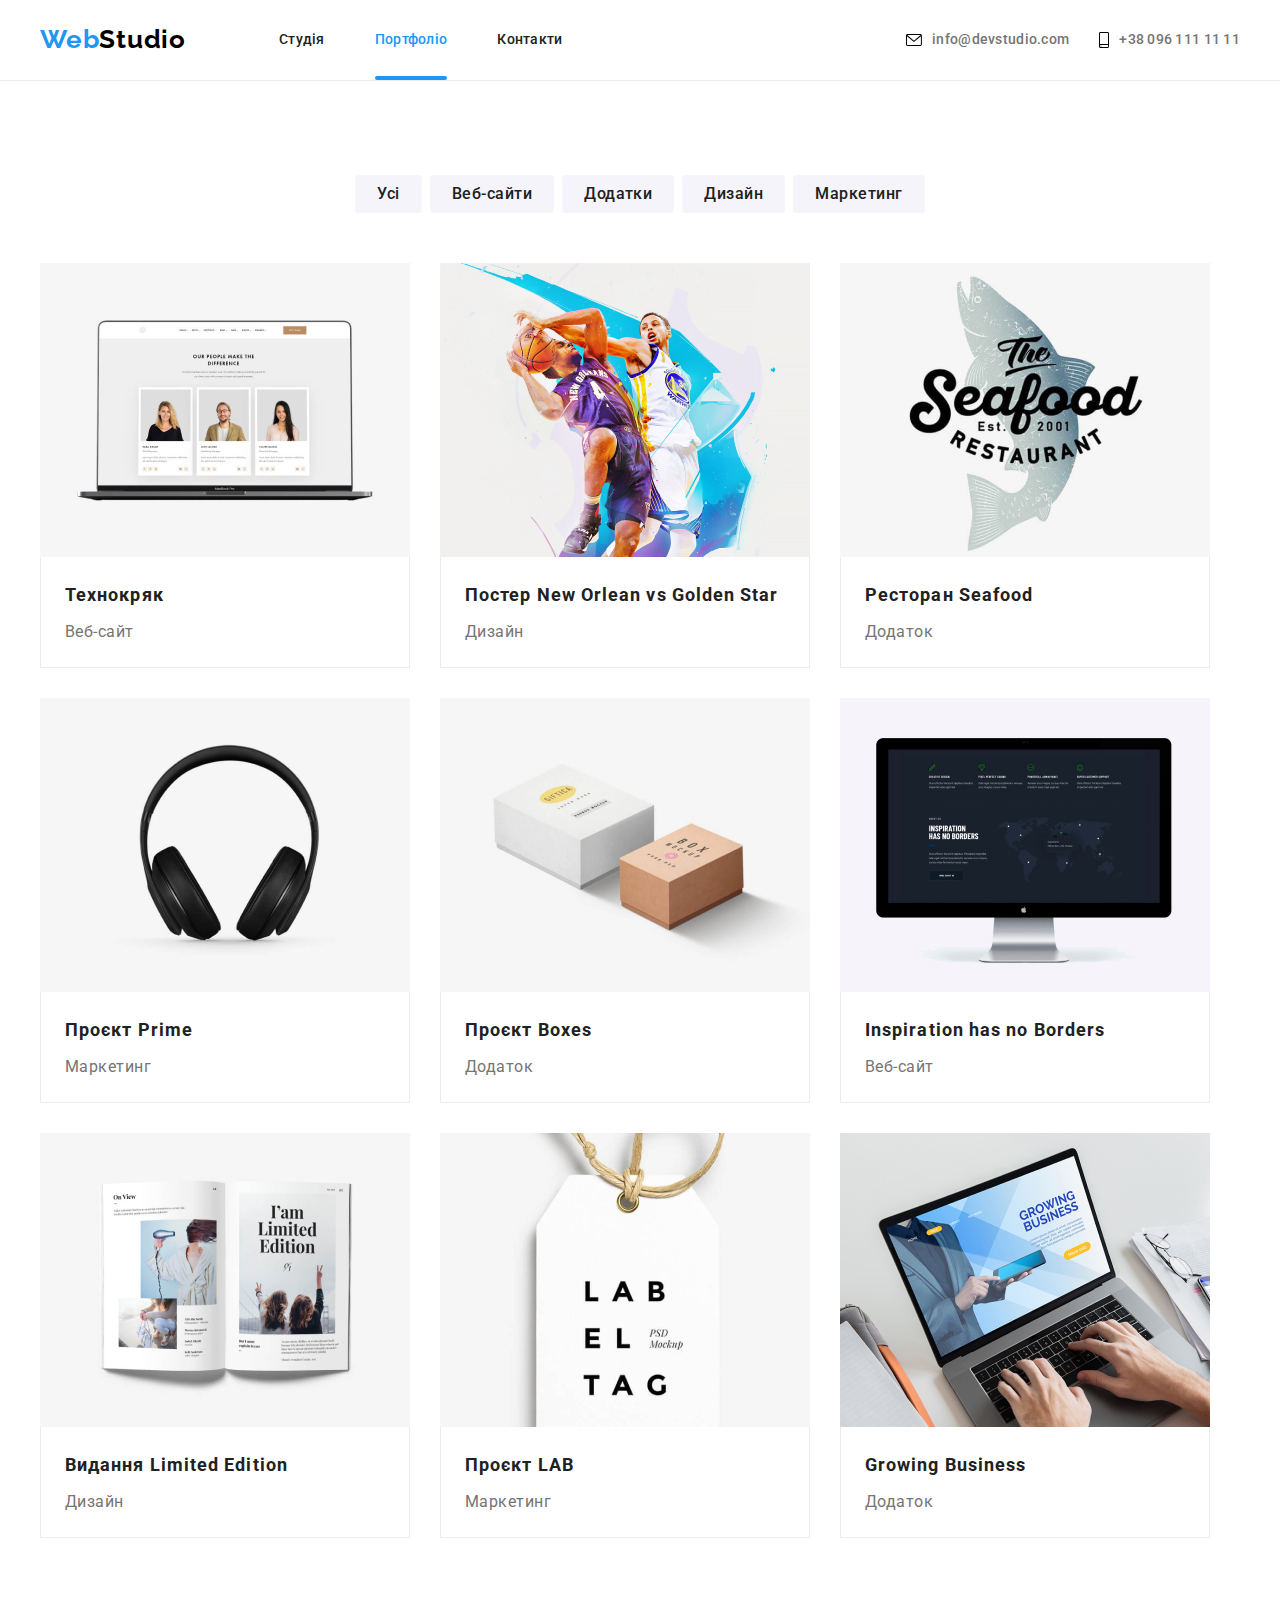
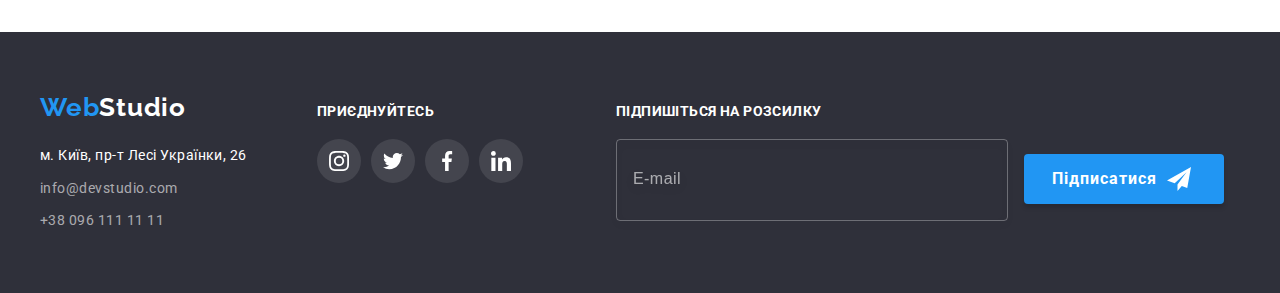
==== portfolio.html @ 7eeb6969 "Initial commit" ====
<!DOCTYPE html>
<html lang="Uk">
  <head>
    <meta charset="UTF-8" />
    <meta http-equiv="X-UA-Compatible" content="IE=edge" />
    <meta name="viewport" content="width=device-width, initial-scale=1.0" />
    <title>Портфоліо</title>
    <!-- Fonts -->
    <link rel="preconnect" href="https://fonts.googleapis.com" />
    <link rel="preconnect" href="https://fonts.gstatic.com" crossorigin />
    <link
      href="https://fonts.googleapis.com/css2?family=Raleway:wght@700&family=Roboto:wght@400;500;700;900&display=swap"
      rel="stylesheet"
    />
    <!-- Modern-normalize CSS -->
    <link
      rel="stylesheet"
      href="https://cdnjs.cloudflare.com/ajax/libs/modern-normalize/1.1.0/modern-normalize.min.css"
      integrity="sha512-wpPYUAdjBVSE4KJnH1VR1HeZfpl1ub8YT/NKx4PuQ5NmX2tKuGu6U/JRp5y+Y8XG2tV+wKQpNHVUX03MfMFn9Q=="
      crossorigin="anonymous"
      referrerpolicy="no-referrer"
    />
    <!-- My CSS -->
    <link rel="stylesheet" href="./css/styles.css" />
  </head>
  <body>
    <!--
      |============================
      | Верхня лінія сторінки
      |============================
    -->

    <header class="header section">
      <div class="container header-flex">
        <a href="./index.html" class="logo-web">Web<span class="logo-studio">Studio</span></a>
        <nav class="nav">
          <ul class="nav-list">
            <li class="item"><a href="./index.html">Студія</a></li>
            <li class="item"><a class="current" href="./portfolio.html">Портфоліо</a></li>
            <li class="item"><a href="">Контакти</a></li>
          </ul>
        </nav>
        <ul class="contacts">
          <li class="contacts-item">
            <a class="mail" href="mailto:info@devstudio.com">
              <svg class="envelope" width="16" height="12">
                <use href="./images/sprite-icons.svg#icon-envelope"></use>
              </svg>
              info@devstudio.com
            </a>
          </li>
          <li class="contacts-item">
            <a class="tel" href="tel:+380961111111">
              <svg class="smartphone" width="10" height="16">
                <use href="./images/sprite-icons.svg#icon-smartphone"></use>
              </svg>
              +38 096 111 11 11</a
            >
          </li>
        </ul>
      </div>
    </header>

    <!--
      |============================
      | Основний контент сторінки Портфоліо
      |============================
    -->

    <main>
      <section class="section-projects section">
        <h1 class="visually-hidden">Проєкти</h1>
        <div class="container">
          <!-- Фільтри сторінки Портфоліо -->

          <ul class="filters">
            <li class="item">
              <button type="button" class="button">Усі</button>
            </li>
            <li class="item">
              <button type="button" class="button">Веб-сайти</button>
            </li>
            <li class="item">
              <button type="button" class="button">Додатки</button>
            </li>
            <li class="item">
              <button type="button" class="button">Дизайн</button>
            </li>
            <li class="item">
              <button type="button" class="button">Маркетинг</button>
            </li>
          </ul>

          <!--
            |============================
            | Проєкти
            |============================
          -->
          <ul class="project-list">
            <li class="list-item">
              <a href="" class="project-link">
                <div class="project-thumb">
                  <img src="./images/project-1.jpg" alt="Веб-сайт" width="370" height="294" />
                  <p class="overlay">
                    Ресурс пропонує комплексні пропозиції з різним рівнем функціоналу та сервісів.
                    Все це дозволить відвідувачу отримати вичерпні відомості про компанію чи
                    приватну особу.
                  </p>
                </div>
                <div class="project-name">
                  <h2>Технокряк</h2>
                  <p>Веб-сайт</p>
                </div>
              </a>
            </li>

            <li class="list-item">
              <a href="" class="project-link">
                <div class="project-thumb">
                  <img src="./images/project-2.jpg" alt="Баскетболісти" width="370" height="294" />
                  <p class="overlay">
                    Ресурс пропонує комплексні пропозиції з різним рівнем функціоналу та сервісів.
                    Все це дозволить відвідувачу отримати вичерпні відомості про компанію чи
                    приватну особу.
                  </p>
                </div>
                <div class="project-name">
                  <h2>Постер <span lang="En">New Orlean vs Golden Star</span></h2>
                  <p>Дизайн</p>
                </div>
              </a>
            </li>
            <li class="list-item">
              <a href="" class="project-link">
                <div class="project-thumb">
                  <img
                    src="./images/project-3.jpg"
                    alt="Емблема ресторану"
                    width="370"
                    height="294"
                  />
                  <p class="overlay">
                    Ресурс пропонує комплексні пропозиції з різним рівнем функціоналу та сервісів.
                    Все це дозволить відвідувачу отримати вичерпні відомості про компанію чи
                    приватну особу.
                  </p>
                </div>
                <div class="project-name">
                  <h2>Ресторан <span lang="En">Seafood</span></h2>
                  <p>Додаток</p>
                </div>
              </a>
            </li>

            <li class="list-item">
              <a href="" class="project-link"
                ><div class="project-thumb">
                  <img src="./images/project-4.jpg" alt="Навушники" width="370" height="294" />
                  <p class="overlay">
                    Ресурс пропонує комплексні пропозиції з різним рівнем функціоналу та сервісів.
                    Все це дозволить відвідувачу отримати вичерпні відомості про компанію чи
                    приватну особу.
                  </p>
                </div>
                <div class="project-name">
                  <h2>Проєкт <span lang="En">Prime</span></h2>
                  <p>Маркетинг</p>
                </div></a
              >
            </li>

            <li class="list-item">
              <a href="" class="project-link"
                ><div class="project-thumb">
                  <img src="./images/project-5.jpg" alt="Дві коробки" width="370" height="294" />
                  <p class="overlay">
                    Ресурс пропонує комплексні пропозиції з різним рівнем функціоналу та сервісів.
                    Все це дозволить відвідувачу отримати вичерпні відомості про компанію чи
                    приватну особу.
                  </p>
                </div>
                <div class="project-name">
                  <h2>Проєкт <span lang="En">Boxes</span></h2>
                  <p>Додаток</p>
                </div></a
              >
            </li>

            <li class="list-item">
              <a href="" class="project-link"
                ><div class="project-thumb">
                  <img src="./images/project-6.jpg" alt="Монітор" width="370" height="294" />
                  <p class="overlay">
                    Ресурс пропонує комплексні пропозиції з різним рівнем функціоналу та сервісів.
                    Все це дозволить відвідувачу отримати вичерпні відомості про компанію чи
                    приватну особу.
                  </p>
                </div>
                <div class="project-name">
                  <h2><span lang="En">Inspiration has no Borders</span></h2>
                  <p>Веб-сайт</p>
                </div></a
              >
            </li>

            <li class="list-item">
              <a href="" class="project-link"
                ><div class="project-thumb">
                  <img
                    src="./images/project-7.jpg"
                    alt="Розгорнута книга"
                    width="370"
                    height="294"
                  />
                  <p class="overlay">
                    Ресурс пропонує комплексні пропозиції з різним рівнем функціоналу та сервісів.
                    Все це дозволить відвідувачу отримати вичерпні відомості про компанію чи
                    приватну особу.
                  </p>
                </div>
                <div class="project-name">
                  <h2>Видання <span lang="En">Limited Edition</span></h2>
                  <p>Дизайн</p>
                </div></a
              >
            </li>

            <li class="list-item">
              <a href="" class="project-link"
                ><div class="project-thumb">
                  <img src="./images/project-8.jpg" alt="Бірка" width="370" height="294" />
                  <p class="overlay">
                    Ресурс пропонує комплексні пропозиції з різним рівнем функціоналу та сервісів.
                    Все це дозволить відвідувачу отримати вичерпні відомості про компанію чи
                    приватну особу.
                  </p>
                </div>
                <div class="project-name">
                  <h2>Проєкт <span lang="En">LAB</span></h2>
                  <p>Маркетинг</p>
                </div></a
              >
            </li>

            <li class="list-item">
              <a href="" class="project-link">
                <div class="project-thumb">
                  <img
                    src="./images/project-9.jpg"
                    alt="Чоловік працює за ноутбуком"
                    width="370"
                    height="294"
                  />
                  <p class="overlay">
                    Ресурс пропонує комплексні пропозиції з різним рівнем функціоналу та сервісів.
                    Все це дозволить відвідувачу отримати вичерпні відомості про компанію чи
                    приватну особу.
                  </p>
                </div>
                <div class="project-name">
                  <h2><span lang="En">Growing Business</span></h2>
                  <p>Додаток</p>
                </div></a
              >
            </li>
          </ul>
        </div>
      </section>
    </main>

    <!--
      |============================
      | Підвал сторінки
      |============================
    -->

    <footer class="footer">
      <div class="container footer-flex">
        <div>
          <a href="./index.html" class="logo-web">Web<span class="logo-studio">Studio</span></a>
          <address class="footer-address">
            <ul class="address-list">
              <li class="address-item">
                <a
                  class="address"
                  href="https://goo.gl/maps/hQi6V8cCwgHhLjm26"
                  target="_blank"
                  rel="nofollow noopener noreffer"
                  >м. Київ, пр-т Лесі Українки, 26</a
                >
              </li>
              <li class="address-item">
                <a href="mailto:info@devstudio.com">info@devstudio.com</a>
              </li>
              <li class="address-item"><a href="tel:+380961111111">+38 096 111 11 11</a></li>
            </ul>
          </address>
        </div>
        <div class="social">
          <p class="social-title">Приєднуйтесь</p>
          <ul class="list">
            <li class="item">
              <a
                href="https://www.instagram.com/"
                class="link"
                target="_blank"
                rel="nofollow noopener noreffer"
              >
                <svg class="social-icons" width="20" height="20">
                  <use href="./images/sprite-icons.svg#icon-instagram"></use>
                </svg>
              </a>
            </li>
            <li class="item">
              <a
                href="https://twitter.com/?lang=uk"
                class="link"
                target="_blank"
                rel="nofollow noopener noreffer"
                ><svg class="social-icons" width="20" height="20">
                  <use href="./images/sprite-icons.svg#icon-twitter"></use>
                </svg>
              </a>
            </li>
            <li class="item">
              <a
                href="https://www.facebook.com/"
                class="link"
                target="_blank"
                rel="nofollow noopener noreffer"
                ><svg class="social-icons" width="20" height="20">
                  <use href="./images/sprite-icons.svg#icon-facebook"></use>
                </svg>
              </a>
            </li>
            <li class="item">
              <a
                href="https://www.linkedin.com/"
                class="link"
                target="_blank"
                rel="nofollow noopener noreffer"
                ><svg class="social-icons" width="20" height="20">
                  <use href="./images/sprite-icons.svg#icon-linkedin"></use>
                </svg>
              </a>
            </li>
          </ul>
        </div>
        <form class="subscription" action="subscription">
          <p class="social-title">Підпишіться на розсилку</p>
          <label>
            <input class="email" name="email" type="email" placeholder="E-mail" />
          </label>
          <button class="button" type="submit">
            Підписатися
            <svg class="send" width="24" height="24">
              <use href="./images/sprite-icons.svg#send"></use>
            </svg>
          </button>
        </form>
      </div>
    </footer>
  </body>
</html>
---- css/styles.css ----
:root {
  /* Головна палітра кольорів */
  --primary-text-color: #757575;
  --title-text-color: #212121;
  --accent-color: #2196f3;
  --white-text-color: #ffffff;
  --social-primary-color: #afb1b8;
  --footer-mail-color: rgba(255, 255, 255, 0.6);
  --modal-border-color: rgba(33, 33, 33, 0.2);
  /* CSS-змінні фонові кольори */
  --secondary-bg-color: #f5f4fa;
  --footer-bg-color: #2f303a;
  --accent-bg-color: #2196f3;
  --white-bg-color: #ffffff;
  --social-bg-color: rgba(255, 255, 255, 0.1);
  /* FLEX-змінні */
  --project-list-gap: 30px;
  --section-padding-gap: 94px;
  /* Тіні карток та кнопок */
  --shadow-portfolio: 0px 4px 4px rgba(0, 0, 0, 0.25);
  --shadow-studio: 0px 1px 3px rgba(0, 0, 0, 0.12), 0px 1px 1px rgba(0, 0, 0, 0.14),
    0px 2px 1px rgba(0, 0, 0, 0.2);
  /* OTHER */
  --cubic-bezier: cubic-bezier(0.4, 0, 0.2, 1);
}

body {
  color: var(--primary-text-color);
  font-family: Roboto, Raleway, Montserrat, sans-serif;
  letter-spacing: 0.03em;

  margin: 0;
}

/**
  |============================
  | RESET
  |============================
*/

/* скидання деяких налаштувань списків та посилань */
ul,
ol {
  list-style: none;
}
a {
  text-decoration: none;
  color: currentColor;
}
/* скидаємо MARGIN де це потрібно */
ul,
p,
h1,
h2,
h3 {
  margin: 0;
  padding: 0;
}
/* Для картинок прибираємо нижній просвіт */
img {
  display: block;
  max-width: 100%;
  height: auto;
}

/**
  |============================
  | КОНТЕЙНЕР
  |============================
*/

.container {
  width: 1200px;
  margin: 0 auto;
  padding: 0 15px;
}

/**
  |============================
  | Верхня лінія сторінки Студія
  |============================
*/
.logo-web {
  color: #2196f3;
  text-decoration: none;

  font-family: 'Raleway';
  font-weight: 700;
  font-size: 26px;
  line-height: 1.2;
  letter-spacing: 0.03em;
}

.header .logo-web {
  padding-top: 24px;
  padding-bottom: 25px;

  display: inline-block;
}

.logo-studio {
  color: #000000;
}
.header {
  border-bottom: 1px solid #ececec;

  background-color: var(--white-bg-color);

  font-weight: 500;
  font-size: 14px;
  line-height: 1.14;
  letter-spacing: 0.02em;
}

.nav a.current {
  color: var(--accent-color);
}

.nav a {
  padding-top: 32px;
  padding-bottom: 32px;

  color: var(--title-text-color);

  transition: color 250ms var(--cubic-bezier);
}
.nav a:hover,
.nav a:focus {
  color: var(--accent-color);
}

.contacts a {
  padding-top: 32px;
  padding-bottom: 32px;

  color: var(--primary-text-color);

  transition: color 250ms var(--cubic-bezier), fill 250ms var(--cubic-bezier);
}
.contacts a:hover,
.contacts a:focus {
  color: var(--accent-color);
  fill: var(--accent-color);
}

.envelope,
.smartphone {
  margin-right: 10px;
}

/* ФЛЕКС ХЕДЕРУ */

.header-flex {
  display: flex;
  align-items: center;
}

.nav {
  margin-left: 93px;
}

.nav-list {
  display: flex;
}
/**
  |============================
*/
.nav-list .item {
  position: relative;

  padding-top: 32px;
  padding-bottom: 32px;
}
/**
  |============================
*/
.nav-list .item:not(:last-child) {
  margin-right: 50px;
}

.header .contacts {
  display: flex;
  margin-left: auto;
}
.header .contacts-item:not(:last-child) {
  margin-right: 30px;
}

.header .mail,
.header .tel {
  display: flex;
  align-items: center;
}

/* Позиціонуємо підкреслення поточної сторінки */

.nav a.current::after {
  position: absolute;
  bottom: 0;
  left: 0;

  content: '';
  display: block;
  width: 100%;
  height: 4px;
  border-radius: 2px;

  background-color: var(--accent-bg-color);
}

/**
  |============================
  | Герой сторінка Студія
  |============================
*/

.hero {
  padding-top: 200px;
  padding-bottom: 200px;
  margin-left: auto;
  margin-right: auto;

  max-width: 1600px;
  min-height: 600px;
  background-color: #2f303a;
  text-align: center;

  background-image: linear-gradient(to right, rgba(47, 48, 58, 0.4), rgba(47, 48, 58, 0.4)),
    url(../images/bg-images/hero-bg.jpg);
  background-size: cover;
  background-position: center;
}

.hero-title {
  width: 696px;
  margin-left: auto;
  margin-right: auto;
  margin-bottom: 30px;

  color: var(--white-text-color);

  font-weight: 900;
  font-size: 44px;
  line-height: 1.36;
  letter-spacing: 0.06em;
  text-transform: uppercase;
  text-shadow: 0px 4px 4px rgba(0, 0, 0, 0.25);
}

.hero .button {
  color: var(--white-text-color);
  background-color: var(--accent-bg-color);
  cursor: pointer;

  display: inline-block;
  padding: 10px 32px;
  border-radius: 4px;
  box-shadow: 0px 4px 4px rgba(0, 0, 0, 0.15);
  min-width: 216px;
  min-height: 50px;
  border: none;

  font-family: inherit;
  font-weight: 700;
  font-size: 16px;
  line-height: 1.88;
  letter-spacing: 0.06em;
}

/**
  |============================
  | Студія-Особливості
  |============================
*/

.section-features {
  margin-top: 0;
  padding-top: var(--section-padding-gap);
  padding-bottom: var(--section-padding-gap);
}

.section-features .subtitle {
  margin-bottom: 10px;

  color: var(--title-text-color);

  font-size: 14px;
  line-height: 1.14;
  text-transform: uppercase;
}

.section-features p {
  margin-top: 0px;
  margin-bottom: 0px;

  font-size: 14px;
  line-height: 1.71;
}

.feature-box {
  display: inline-flex;
  justify-content: center;
  align-items: center;

  width: 270px;
  height: 120px;
  margin-bottom: 30px;

  background-color: var(--secondary-bg-color);
}

/* FLEX Особливості */

.feature-list {
  display: flex;
}

.feature-list .item {
  width: calc((100%-90px) / 4);
}

.feature-list .item:not(:last-child) {
  margin-right: 30px;
}

/**
  |============================
  | "Чим ми займаємося" AND "Наша команда"
  |============================
*/

.section-work h2,
.section-team h2,
.section-clients h2 {
  margin-bottom: 50px;

  color: var(--title-text-color);

  font-size: 36px;
  line-height: 1.17;
  text-align: center;
}

.section-work {
  /* padding-top: var(--section-padding-gap); */
  padding-bottom: var(--section-padding-gap);
}

.work-thumb {
  position: relative;

  width: 370px;
}

.work-thumb p {
  position: absolute;
  left: 0;
  bottom: 0;

  display: block;
  width: 100%;
  min-height: 70px;
  padding-top: 27px;
  padding-bottom: 27px;

  font-weight: 700;
  font-size: 14px;
  line-height: calc(16 / 14);
  text-align: center;
  letter-spacing: 0.03em;
  text-transform: uppercase;

  background-color: rgba(47, 48, 58, 0.8);

  color: var(--white-text-color);
}

.section-team {
  padding-top: var(--section-padding-gap);
  padding-bottom: var(--section-padding-gap);

  background-color: var(--secondary-bg-color);
}

.team-name {
  padding-top: 30px;
  padding-bottom: 30px;
}

.section-team h3 {
  color: var(--title-text-color);

  margin-bottom: 10px;
  font-weight: 500;
  font-size: 16px;
  line-height: 1.19;
  text-align: center;
}

.section-team p {
  margin-bottom: 16px;

  font-size: 16px;
  line-height: 1.19;
  text-align: center;
}

.team-list .item {
  box-shadow: var(--shadow-studio);
  border-radius: 0px 0px 4px 4px;
  background-color: var(--white-bg-color);
}

/* Абсолютне позиціонування img work  */

/* TEAM SOCIAL */

.section-team .social-list {
  display: flex;
  justify-content: center;
  gap: 10px;
}

.section-team .social-link {
  display: flex;
  justify-content: center;
  align-items: center;

  width: 44px;
  height: 44px;

  border-radius: 50%;

  color: var(--social-primary-color);
  fill: currentColor;

  transition: background-color 250ms var(--cubic-bezier), fill 250ms var(--cubic-bezier),
    transform 250ms var(--cubic-bezier);
}

.section-team .social-link:hover,
.section-team .social-link:focus {
  background-color: var(--accent-bg-color);
  fill: var(--white-text-color);
  transform: rotate(360deg);
  cursor: pointer;
}

/* FLEX Чим займаємося та команда */

.section-work .work-list,
.section-team .team-list {
  display: flex;
}
.work-list .item:not(:last-child) {
  margin-right: 30px;
}
.team-list .item:not(:last-child) {
  margin-right: 30px;
}

/**
  |============================
  | СЕКЦІЯ КЛІЄНТИ
  |============================
*/

.section-clients {
  padding-top: var(--section-padding-gap);
  padding-bottom: var(--section-padding-gap);
}

.section-clients .list {
  display: flex;
  justify-content: center;
}
.section-clients .item:not(:last-child) {
  margin-right: 30px;
}

.section-clients .link {
  display: inline-flex;
  justify-content: center;
  align-items: center;

  width: 170px;
  height: 92px;
  border: 1px solid #afb1b8;
  border-radius: 4px;

  color: var(--social-primary-color);
  fill: currentColor;

  transition: color 250ms var(--cubic-bezier), fill 250ms var(--cubic-bezier),
    border-color 250ms var(--cubic-bezier), transform 250ms var(--cubic-bezier);
}

.section-clients .link:hover,
.section-clients .link:focus {
  color: var(--accent-color);
  fill: var(--accent-color);
  border-color: var(--accent-color);
  transform: scale(1.15);
}

/**
  |============================
  | Підвал сторінки
  |============================
*/

.footer {
  padding-top: 60px;
  padding-bottom: 60px;

  background-color: var(--footer-bg-color);
}

.footer .logo-web {
  display: inline-block;
  margin-bottom: 20px;
}

footer .logo-studio {
  color: #ffffff;
}

.footer .address {
  color: var(--white-text-color);
}

.footer-address a {
  color: rgba(255, 255, 255, 0.6);
  font-style: normal;
  font-size: 14px;
  line-height: 1.71;

  transition: color 250ms var(--cubic-bezier);
}

.footer-address a:hover,
.footer-address a:focus {
  color: var(--accent-color);
}

.footer .address-item:not(:last-child) {
  margin-bottom: 9px;
}

/* FOOTER SOCIAL */

.footer-flex {
  display: flex;
  align-items: baseline;
}

.social {
  margin-left: 70px;
}

.footer .social-title {
  margin-bottom: 20px;

  font-weight: 700;
  font-size: 14px;
  line-height: calc(16px / 14px);
  letter-spacing: 0.03em;
  text-transform: uppercase;

  color: var(--white-text-color);
}

.social .list {
  display: flex;
}

.social .item:not(:last-child) {
  margin-right: 10px;
}

/* Add icons socials */

.footer .social-icons {
  fill: var(--white-text-color);
}

.social .link {
  display: inline-flex;
  justify-content: center;
  align-items: center;

  width: 44px;
  height: 44px;
  background-color: var(--social-bg-color);

  border-radius: 50%;

  transition: background-color 250ms var(--cubic-bezier), transform 250ms var(--cubic-bezier);
}

.social .link:hover,
.social .link:focus {
  background-color: var(--accent-bg-color);
  cursor: pointer;
  transform: rotate(360deg);
}

/* Footer SUBSCRIPTION */

.subscription {
  margin-left: 93px;
}

.footer input::placeholder {
  font-size: 16px;
  line-height: 1.25;
  letter-spacing: 0.03em;

  /* padding: 15px 16px; */

  color: var(--footer-mail-color);
}

.footer .email {
  margin-right: 12px;
  padding: 15px 16px;

  font-size: 12px;
  line-height: calc(14 / 12);
  letter-spacing: 0.01em;
  color: var(--footer-mail-color);

  width: 358px;
  height: 50px;
  border: 1px solid rgba(255, 255, 255, 0.3);
  border-radius: 4px;
  filter: drop-shadow(0px 4px 4px rgba(0, 0, 0, 0.15));

  background-color: transparent;
}

.footer .button {
  min-width: 200px;
  min-height: 50px;

  color: var(--white-text-color);
  background-color: var(--accent-bg-color);
  cursor: pointer;

  display: inline-flex;
  align-items: center;

  padding: 10px 28px;
  border-radius: 4px;
  box-shadow: 0px 4px 4px rgba(0, 0, 0, 0.15);

  border: none;

  font-family: inherit;
  font-weight: 700;
  font-size: 16px;
  line-height: calc(30 / 16);
  letter-spacing: 0.06em;
}

.footer .button > .send {
  fill: currentColor;
  margin-left: 10px;
}

/**
  |============================
  | Main content of a page Portfolio
  |============================
*/

.filters .button {
  display: inline-block;
  padding: 6px 22px;
  border-radius: 4px;

  min-height: 38px;
  border: none;

  color: var(--title-text-color);
  background-color: var(--secondary-bg-color);

  cursor: pointer;

  font-family: inherit;
  font-weight: 500;
  font-size: 16px;
  line-height: 1.62;
  letter-spacing: inherit;

  transition: color 250ms var(--cubic-bezier), background-color 250ms var(--cubic-bezier),
    box-shadow 250ms var(--cubic-bezier);
}

.filters .button:hover,
.filters .button:focus {
  color: var(--white-text-color);
  background-color: var(--accent-bg-color);
  box-shadow: var(--shadow-portfolio);
}

.section-projects {
  padding-top: var(--section-padding-gap);
  padding-bottom: var(--section-padding-gap);
}

.section-projects .filters {
  margin-bottom: 50px;
}

.project-list > .list-item {
  width: 370px;
}

.section-projects h2 {
  width: 322px;
  min-height: 36px;

  color: var(--title-text-color);

  font-size: 18px;
  line-height: 2;
  letter-spacing: 0.06em;
}

.section-projects p {
  width: 322px;
  min-height: 30px;

  margin-top: 4px;

  font-size: 16px;
  line-height: 1.88;
}

.project-name {
  padding: 20px 24px;

  border-left: 1px solid #ececec;
  border-right: 1px solid #ececec;
  border-bottom: 1px solid #ececec;
}

/* FLEX FILTERS */

.filters {
  display: flex;
  justify-content: center;
}
.filters .item:not(:last-child) {
  margin-right: 8px;
}

/* FLEX PROJECTS */

.project-list {
  display: flex;
  flex-wrap: wrap;
  gap: var(--project-list-gap);
}

/* Оверлей карточок Проєктів */

.project-thumb {
  position: relative;

  width: 370px;
  height: 294px;

  overflow: hidden;
}

.project-thumb .overlay {
  position: absolute;
  top: 0;
  left: 0;

  display: block;
  width: 100%;
  height: 100%;
  padding: 63px 24px;
  margin: 0;

  font-weight: 400;
  font-size: 18px;
  line-height: calc(28 / 18);
  letter-spacing: 0.03em;

  color: var(--white-text-color);
  background-color: rgba(33, 150, 243, 0.9);

  transform: translatey(100%);
  transition: transform 250ms var(--cubic-bezier);
}

.project-list .project-link {
  display: block;
  transition: box-shadow 250ms var(--cubic-bezier);
}

.project-list .project-link:hover,
.project-list .project-link:focus {
  box-shadow: var(--shadow-portfolio);
}

.project-list .project-link:hover .overlay,
.project-list .project-link:focus .overlay {
  transform: translatey(0);
}

/* Приховування заголовків */

.visually-hidden {
  position: absolute;
  width: 1px;
  height: 1px;
  margin: -1px;
  border: 0;
  padding: 0;

  white-space: nowrap;
  clip-path: inset(100%);
  clip: rect(0 0 0 0);
  overflow: hidden;
}

/**
  |============================
  | Модальне вікно
  |============================
*/

.backdrop {
  position: fixed;
  top: 0;
  left: 0;

  width: 100%;
  height: 100%;

  background-color: rgba(47, 48, 58, 0.6);

  opacity: 1;
  visibility: visible;
  transition: opacity 250ms var(--cubic-bezier), visibility 250ms var(--cubic-bezier);
}

.backdrop.is-hidden {
  opacity: 0;
  pointer-events: none;
  visibility: hidden;
}

.modal {
  position: absolute;
  top: 50%;
  left: 50%;

  padding: 40px;
  width: 528px;
  height: 581px;
  border-radius: 4px;

  background-color: var(--white-bg-color);

  transform: translate(-50%, -50%) scale(1);
  opacity: 1;
  transition: transform 250ms var(--cubic-bezier), opacity 250ms var(--cubic-bezier);
}

.backdrop.is-hidden .modal {
  transform: translate(-50%, -50%) scale(0.75);
  opacity: 0;
}

.modal .close {
  position: absolute;
  top: 8px;
  right: 8px;

  display: flex;
  justify-content: center;
  align-items: center;
  width: 30px;
  height: 30px;

  border: 1px solid rgba(0, 0, 0, 0.1);
  border-radius: 50%;

  background-color: var(--white-bg-color);
  transition: color 250ms var(--cubic-bezier), scale 250ms var(--cubic-bezier),
    transform 250ms var(--cubic-bezier);

  color: black;
}

.modal .close:hover,
.modal .close:focus {
  transform: rotate(180deg) scale(1.15);
  color: var(--accent-color);
  cursor: pointer;
}

.modal-close {
  fill: currentColor;
}

/* Елементи форми */

form > h2 {
  margin-bottom: 12px;

  font-weight: 700;
  font-size: 20px;
  line-height: calc(23 / 20);
  text-align: center;
  letter-spacing: 0.03em;

  color: var(--title-text-color);
}

.form-field {
  position: relative;
  display: flex;
  flex-direction: column;
  gap: 4px;
  margin-bottom: 10px;

  /* transition: fill 1000ms var(--cubic-bezier); */
}

.form-field:nth-of-type(4) {
  margin-bottom: 20px;
}

.form-field label {
  font-size: 12px;
  line-height: calc(14 / 12);
  letter-spacing: 0.01em;

  color: var(--primary-text-color);
}

.form-field input {
  padding: 11px 12px;
  padding-left: 42px;
  width: 100%;
  height: 40px;

  font-size: 12px;
  line-height: calc(14 / 12);
  letter-spacing: 0.01em;
  color: var(--title-text-color);

  border: 1px solid var(--modal-border-color);
  border-radius: 4px;
  outline: transparent;

  transition: border-color 250ms var(--cubic-bezier);
}

.text-field:hover,
.form-field textarea:hover {
  cursor: pointer;
}

.form-field textarea {
  padding: 12px 16px;
  width: 100%;

  font-size: 12px;
  line-height: calc(14 / 12);
  letter-spacing: 0.01em;
  color: var(--title-text-color);

  border: 1px solid var(--modal-border-color);
  border-radius: 4px;
  outline: transparent;
}

.form-field textarea:focus {
  border-color: var(--accent-color);
}

textarea {
  resize: none;
}

textarea::placeholder {
  font-size: 12px;
  line-height: calc(14 / 12);
  letter-spacing: 0.01em;

  color: rgba(117, 117, 117, 0.5);
}

.text-field:focus {
  border-color: var(--accent-color);
}

.text-field:focus + .form-icon {
  fill: var(--accent-color);
  transition: fill 250ms var(--cubic-bezier);
}

.licence {
  margin-bottom: 30px;
}

.licence-lable {
  display: flex;
  align-items: center;
  gap: 8px;
}

.licence label {
  margin-left: 8px;
  font-size: 14px;
  line-height: calc(24 / 14);
  letter-spacing: 0.03em;

  color: var(--primary-text-color);
}

.checkbox {
  position: absolute;
  width: 1px;
  height: 1px;
  margin: -1px;
  border: 0;
  padding: 0;

  white-space: nowrap;
  clip-path: inset(100%);
  clip: rect(0 0 0 0);
  overflow: hidden;
}

.licence .icon {
  display: inline-flex;
  align-items: center;
  justify-content: center;

  width: 16px;
  height: 15px;
  border: 2px solid var(--title-text-color);
  border-radius: 4px;

  background-origin: border-box;
}

.checkbox:checked + .icon {
  background-color: var(--accent-bg-color);
  border-color: var(--accent-color);
}

.form-icon {
  position: absolute;
  top: 50%;
  left: 12px;
}

form .licence-link {
  text-decoration-line: underline;
  color: var(--accent-bg-color);
}

form .btn {
  display: block;
  margin-right: auto;
  margin-left: auto;

  min-width: 200px;
  min-height: 50px;

  color: var(--white-text-color);
  background-color: var(--accent-bg-color);
  cursor: pointer;

  text-align: center;
  padding: 10px 10px;
  border-radius: 4px;
  box-shadow: 0px 4px 4px rgba(0, 0, 0, 0.15);

  border: none;

  font-family: inherit;
  font-weight: 700;
  font-size: 16px;
  line-height: calc(30 / 16);
  letter-spacing: 0.06em;
}
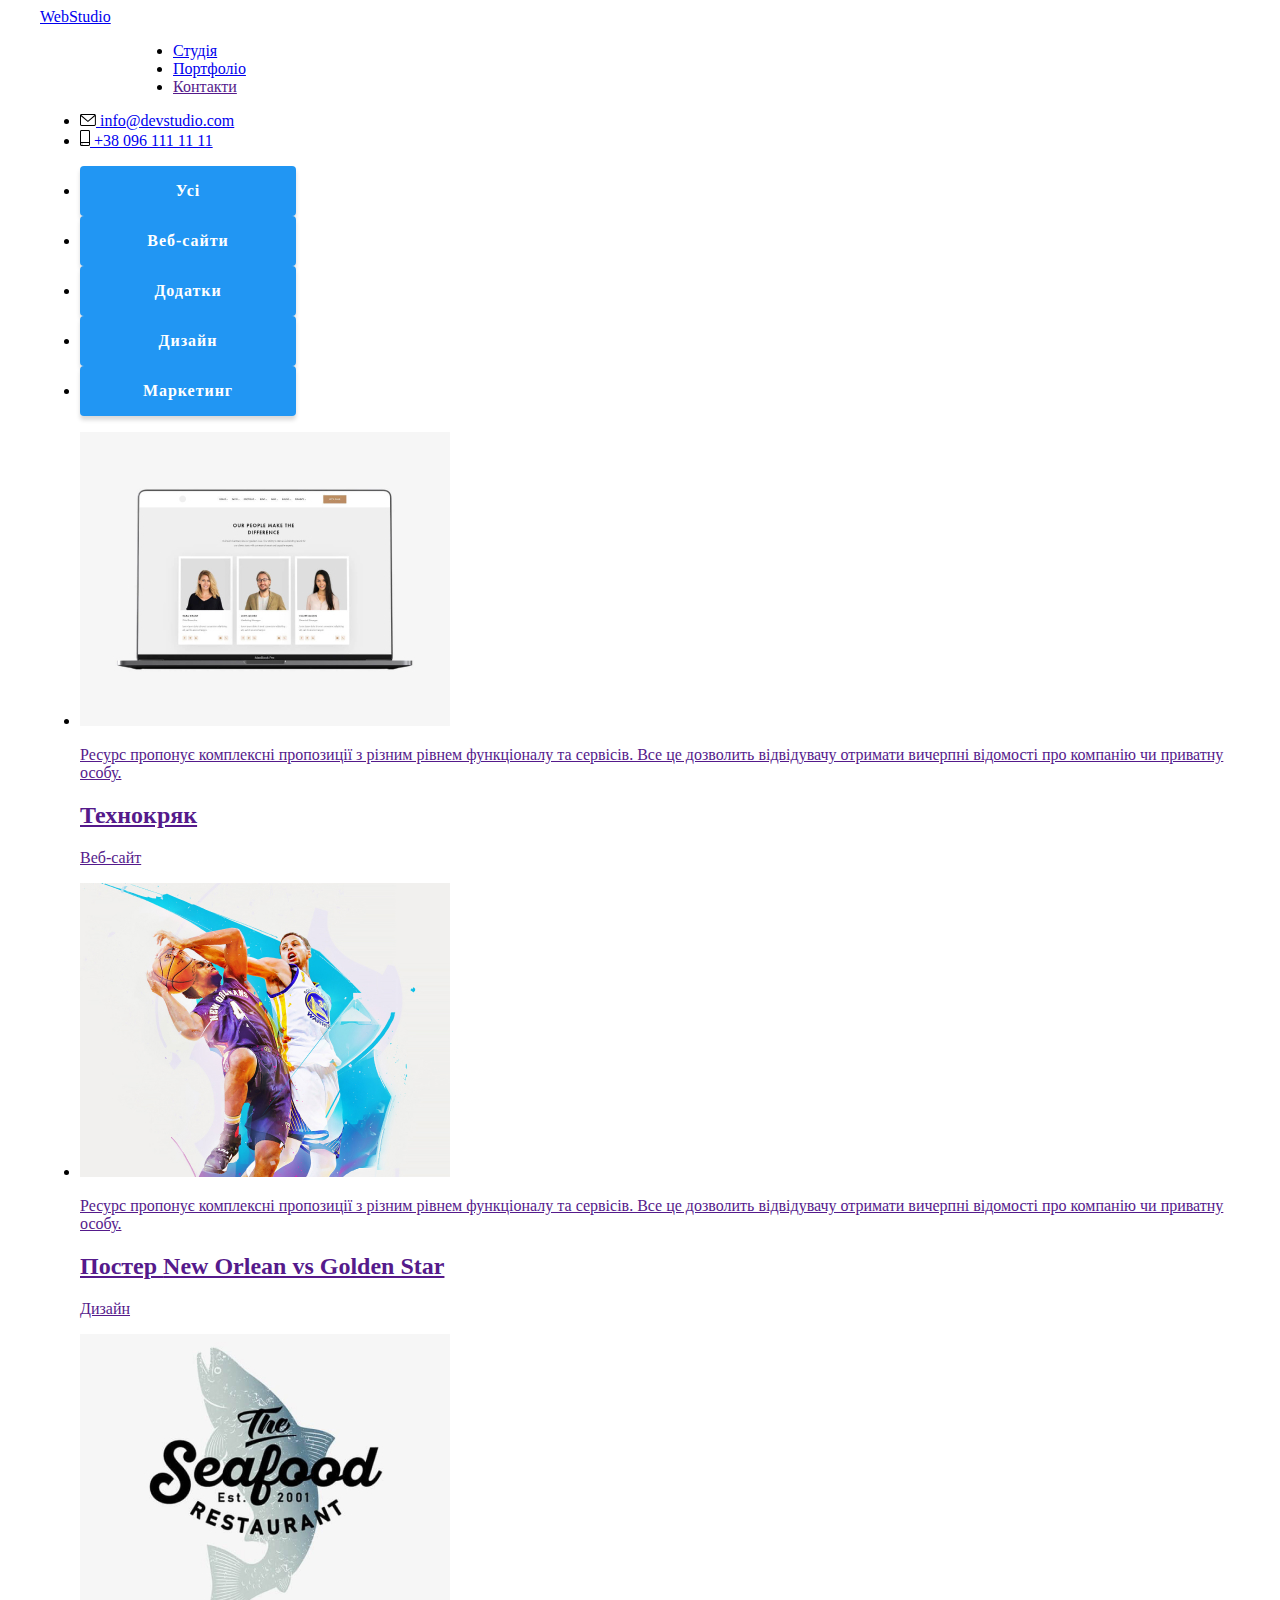
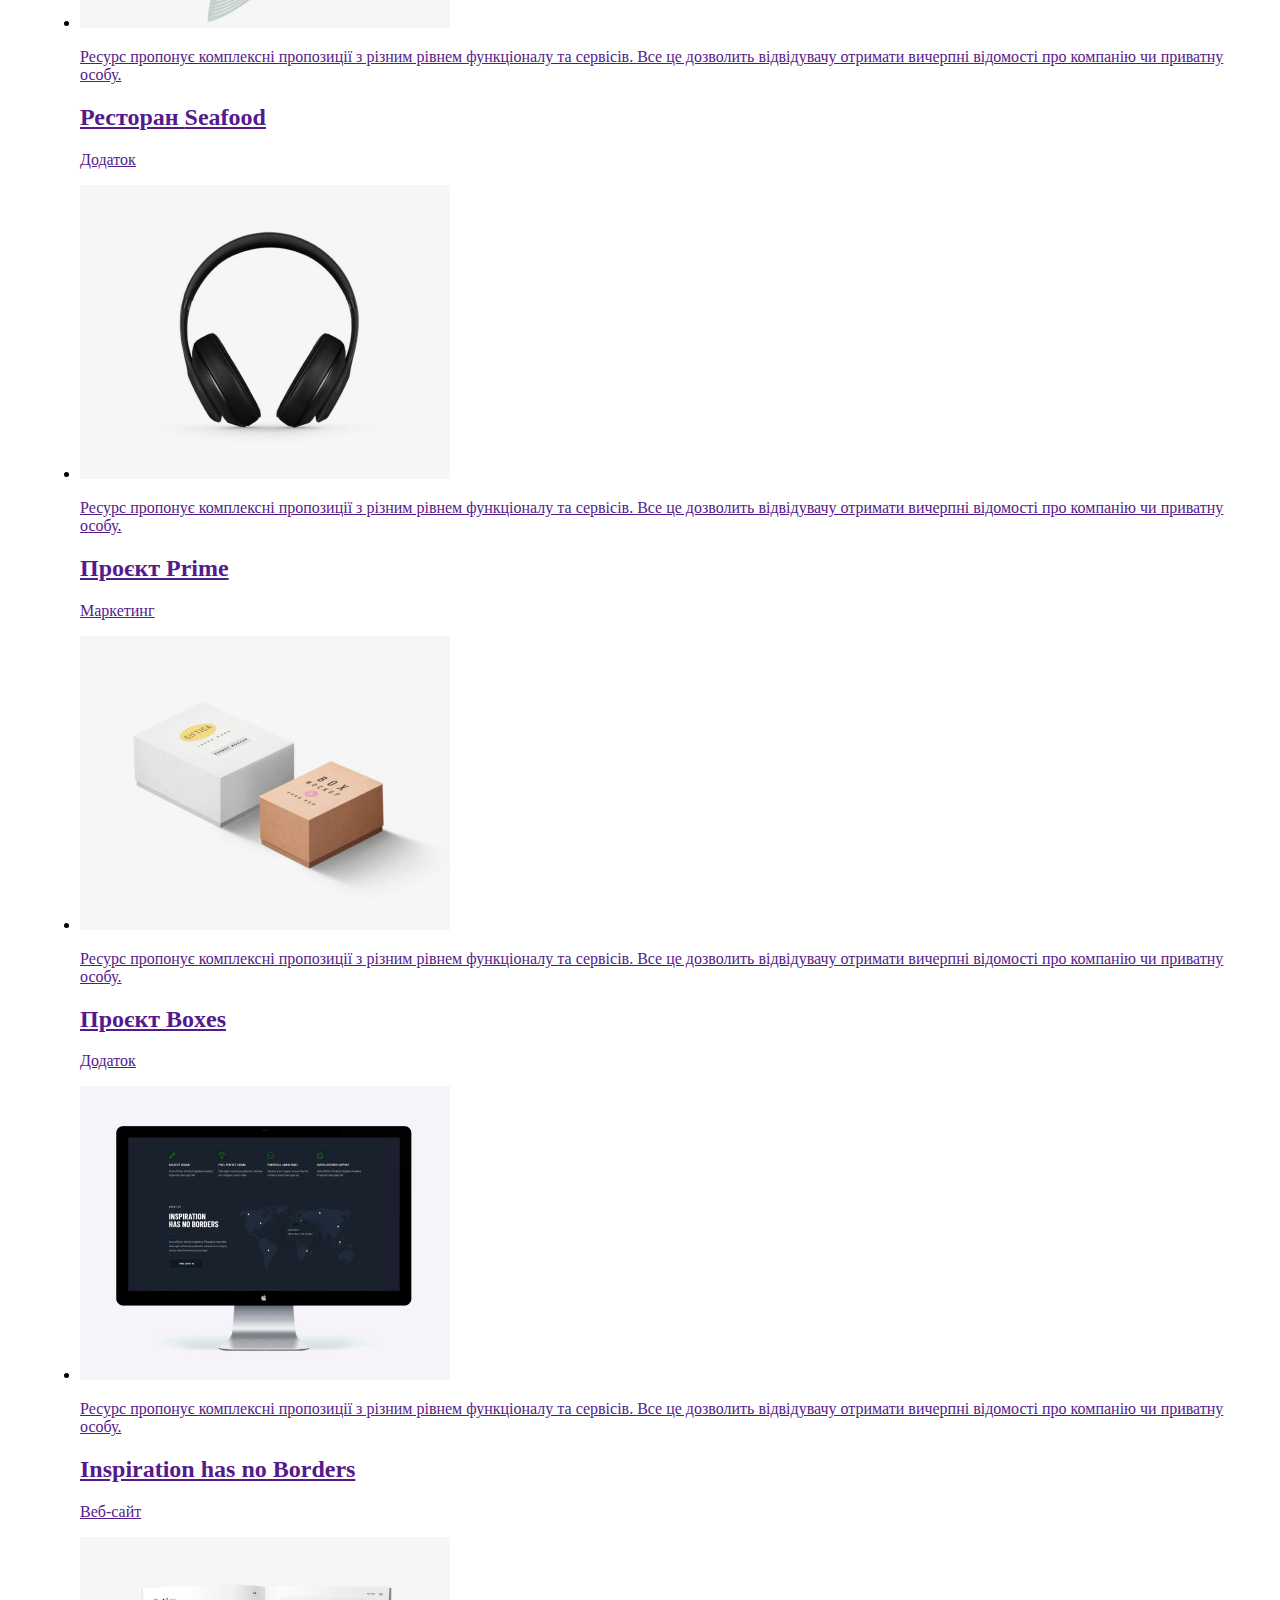
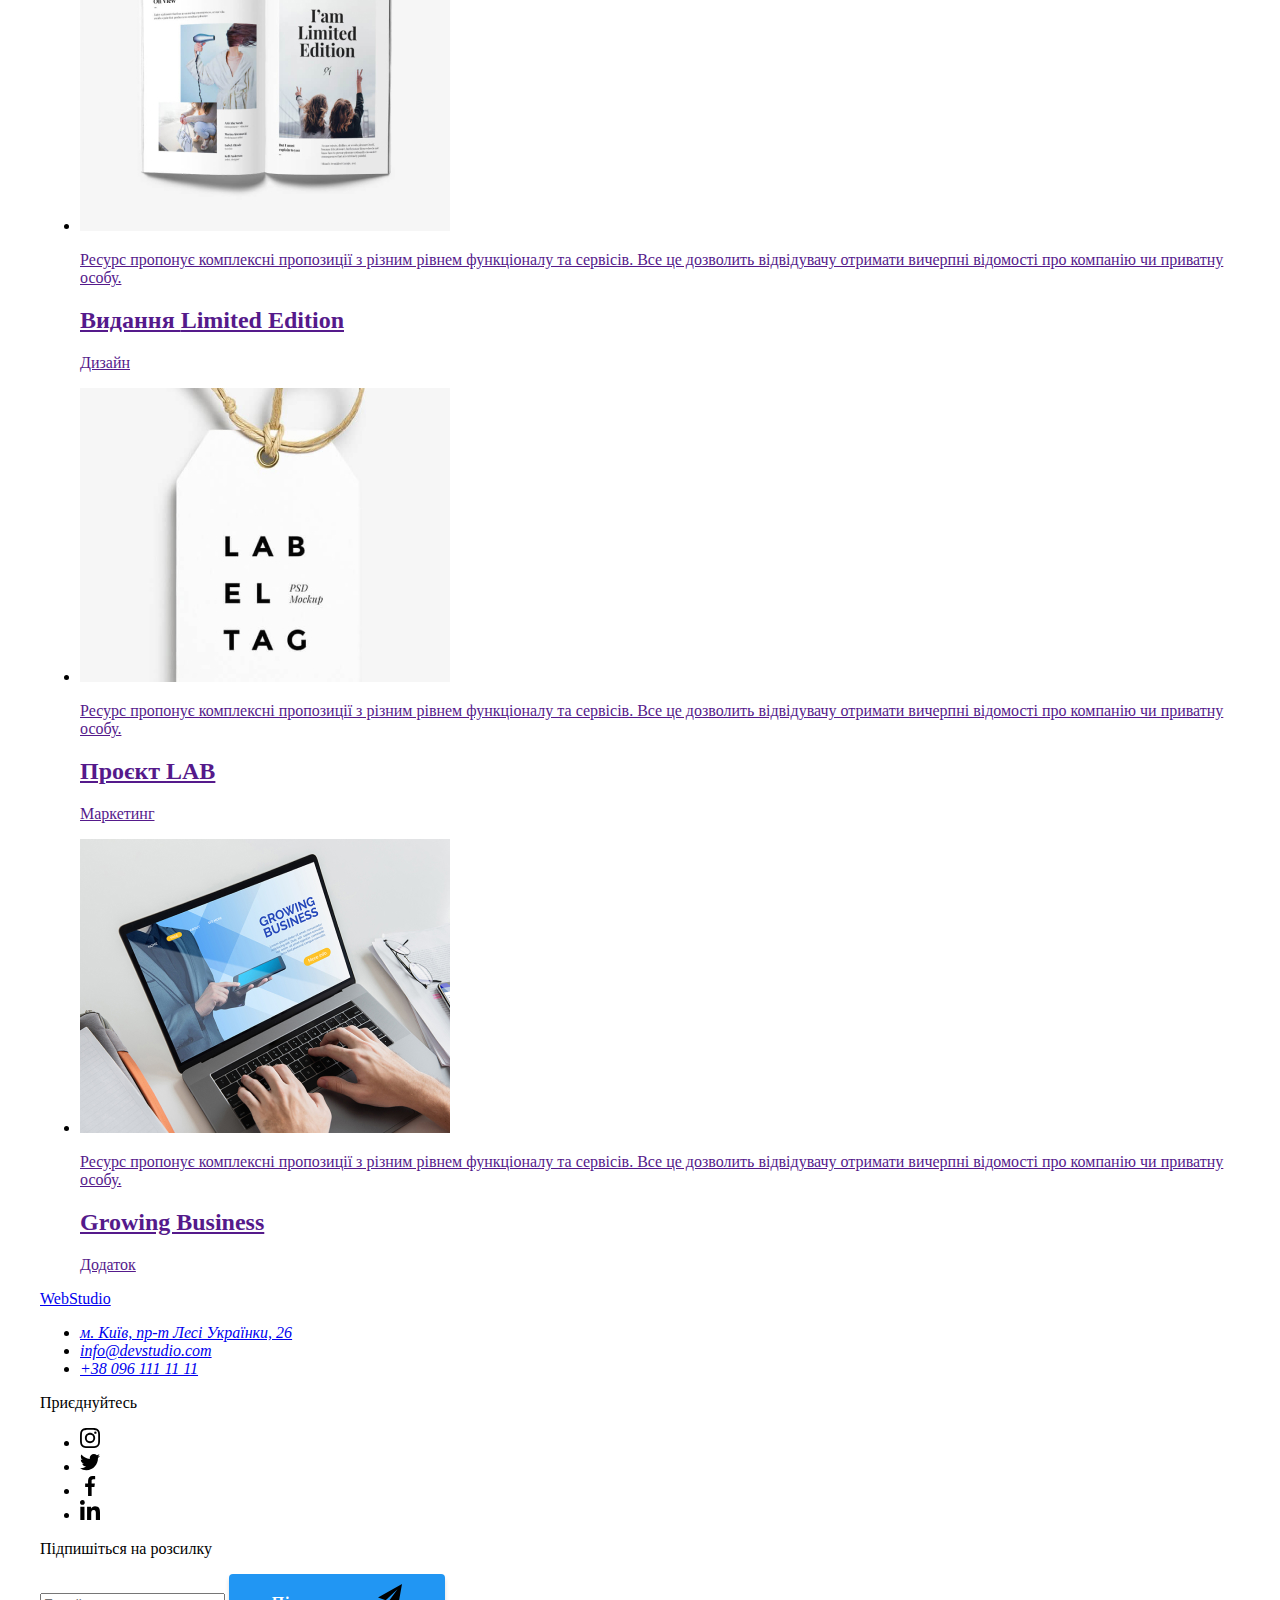
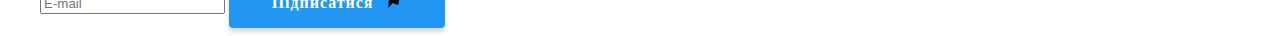
==== commit e8e12e42: "Refactoring the code index.html to sass" ====
--- a/portfolio.html
+++ b/portfolio.html
@@ -21,7 +21,7 @@
       referrerpolicy="no-referrer"
     />
     <!-- My CSS -->
-    <link rel="stylesheet" href="./css/styles.css" />
+    <link rel="stylesheet" href="./css/main.min.css" />
   </head>
   <body>
     <!--
--- a/css/main.min.css
+++ b/css/main.min.css
@@ -0,0 +1 @@
+.body{margin:0;color:var(--primary-text-color);font-family:Roboto,Raleway,Montserrat,sans-serif;letter-spacing:.03em}.visually-hidden{position:absolute;width:1px;height:1px;margin:-1px;border:0;padding:0;white-space:nowrap;-webkit-clip-path:inset(100%);clip-path:inset(100%);clip:rect(0 0 0 0);overflow:hidden}.container{width:1200px;margin:0 auto;padding:0 15px}.contacts__link,.nav__link,.logo{text-decoration:none;color:currentColor}.section-works__list,.section-features__list,.contacts-list,.nav__list{list-style:none}.section-works__title,.section-features__text,.section-features__subtitle,.section-features__list,.contacts-list{margin:0;padding:0}.section-works__img{display:block;max-width:100%;height:auto}.section-features__box{display:-webkit-box;display:-ms-flexbox;display:flex;-webkit-box-align:center;-ms-flex-align:center;align-items:center;-webkit-box-pack:center;-ms-flex-pack:center;justify-content:center}.section-works__title{margin-bottom:50px;color:#212121;font-size:36px;line-height:1.17;text-align:center}.page-header{font-weight:500;font-size:14px;line-height:1.14;letter-spacing:.02em;border-bottom:1px solid #ececec}.page-header__flex{display:-webkit-box;display:-ms-flexbox;display:flex;-webkit-box-align:center;-ms-flex-align:center;align-items:center}.logo{display:inline-block;padding-top:24px;padding-bottom:25px;color:#2196f3;font-family:"Raleway";font-weight:700;font-size:26px;line-height:1.2;letter-spacing:.03em}.logo__studio{color:#000}.nav{margin-left:93px}.nav__list{display:-webkit-box;display:-ms-flexbox;display:flex;-webkit-box-align:center;-ms-flex-align:center;align-items:center;gap:50px}.nav__item{position:relative;padding-top:32px;padding-bottom:32px}.nav__link{padding-top:32px;padding-bottom:32px;color:#212121;-webkit-transition:color 250ms cubic-bezier(0.4, 0, 0.2, 1);transition:color 250ms cubic-bezier(0.4, 0, 0.2, 1)}.nav__link:hover,.nav__link:focus{color:#2196f3}.nav__link-current{color:#2196f3}.nav__link-current::after{position:absolute;bottom:-1px;left:0;content:"";display:block;width:100%;height:4px;border-radius:2px;background-color:#2196f3}.contacts-list{margin-left:auto;display:-webkit-box;display:-ms-flexbox;display:flex;-webkit-box-align:center;-ms-flex-align:center;align-items:center;gap:30px}.contacts__link{display:-webkit-box;display:-ms-flexbox;display:flex;-webkit-box-align:center;-ms-flex-align:center;align-items:center;padding-top:32px;padding-bottom:32px;color:#757575;-webkit-transition:color 250ms cubic-bezier(0.4, 0, 0.2, 1),fill 250ms cubic-bezier(0.4, 0, 0.2, 1);transition:color 250ms cubic-bezier(0.4, 0, 0.2, 1),fill 250ms cubic-bezier(0.4, 0, 0.2, 1)}.contacts__link:hover,.contacts__link:focus{color:#2196f3;fill:#2196f3}.contacts__icon{margin-right:10px}.hero{padding-top:200px;padding-bottom:200px;margin-left:auto;margin-right:auto;max-width:1600px;min-height:600px;background-color:#2f303a;text-align:center;background-image:-webkit-gradient(linear, left top, right top, from(rgba(47, 48, 58, 0.4)), to(rgba(47, 48, 58, 0.4))),url(../images/bg-images/hero-bg.jpg);background-image:linear-gradient(to right, rgba(47, 48, 58, 0.4), rgba(47, 48, 58, 0.4)),url(../images/bg-images/hero-bg.jpg);background-size:cover;background-position:center}.hero__title{margin-left:auto;margin-right:auto;margin-bottom:30px;width:696px;color:#fff;font-weight:900;font-size:44px;line-height:1.36;letter-spacing:.06em;text-transform:uppercase;text-shadow:0px 4px 4px rgba(0,0,0,.25)}.button{color:#fff;background-color:#2196f3;cursor:pointer;display:inline-block;padding:10px 32px;border-radius:4px;-webkit-box-shadow:0px 4px 4px rgba(0,0,0,.15);box-shadow:0px 4px 4px rgba(0,0,0,.15);min-width:216px;min-height:50px;border:none;font-family:inherit;font-weight:700;font-size:16px;line-height:1.88;letter-spacing:.06em}.section-features{padding-top:94px;padding-bottom:94px}.section-features__list{display:-webkit-box;display:-ms-flexbox;display:flex;-ms-flex-wrap:wrap;flex-wrap:wrap;gap:30px}.section-features__item{-ms-flex-preferred-size:calc((100% - (30px * (4 - 1))) / 4);flex-basis:calc((100% - (30px * (4 - 1))) / 4)}.section-features__box{margin-bottom:30px;width:100%;min-height:120px;background-color:#f5f4fa}.section-features__subtitle{margin-bottom:10px;color:var(--title-text-color);font-size:14px;line-height:1.14;text-transform:uppercase}.section-features__text{font-size:14px;line-height:1.71}/*# sourceMappingURL=main.min.css.map */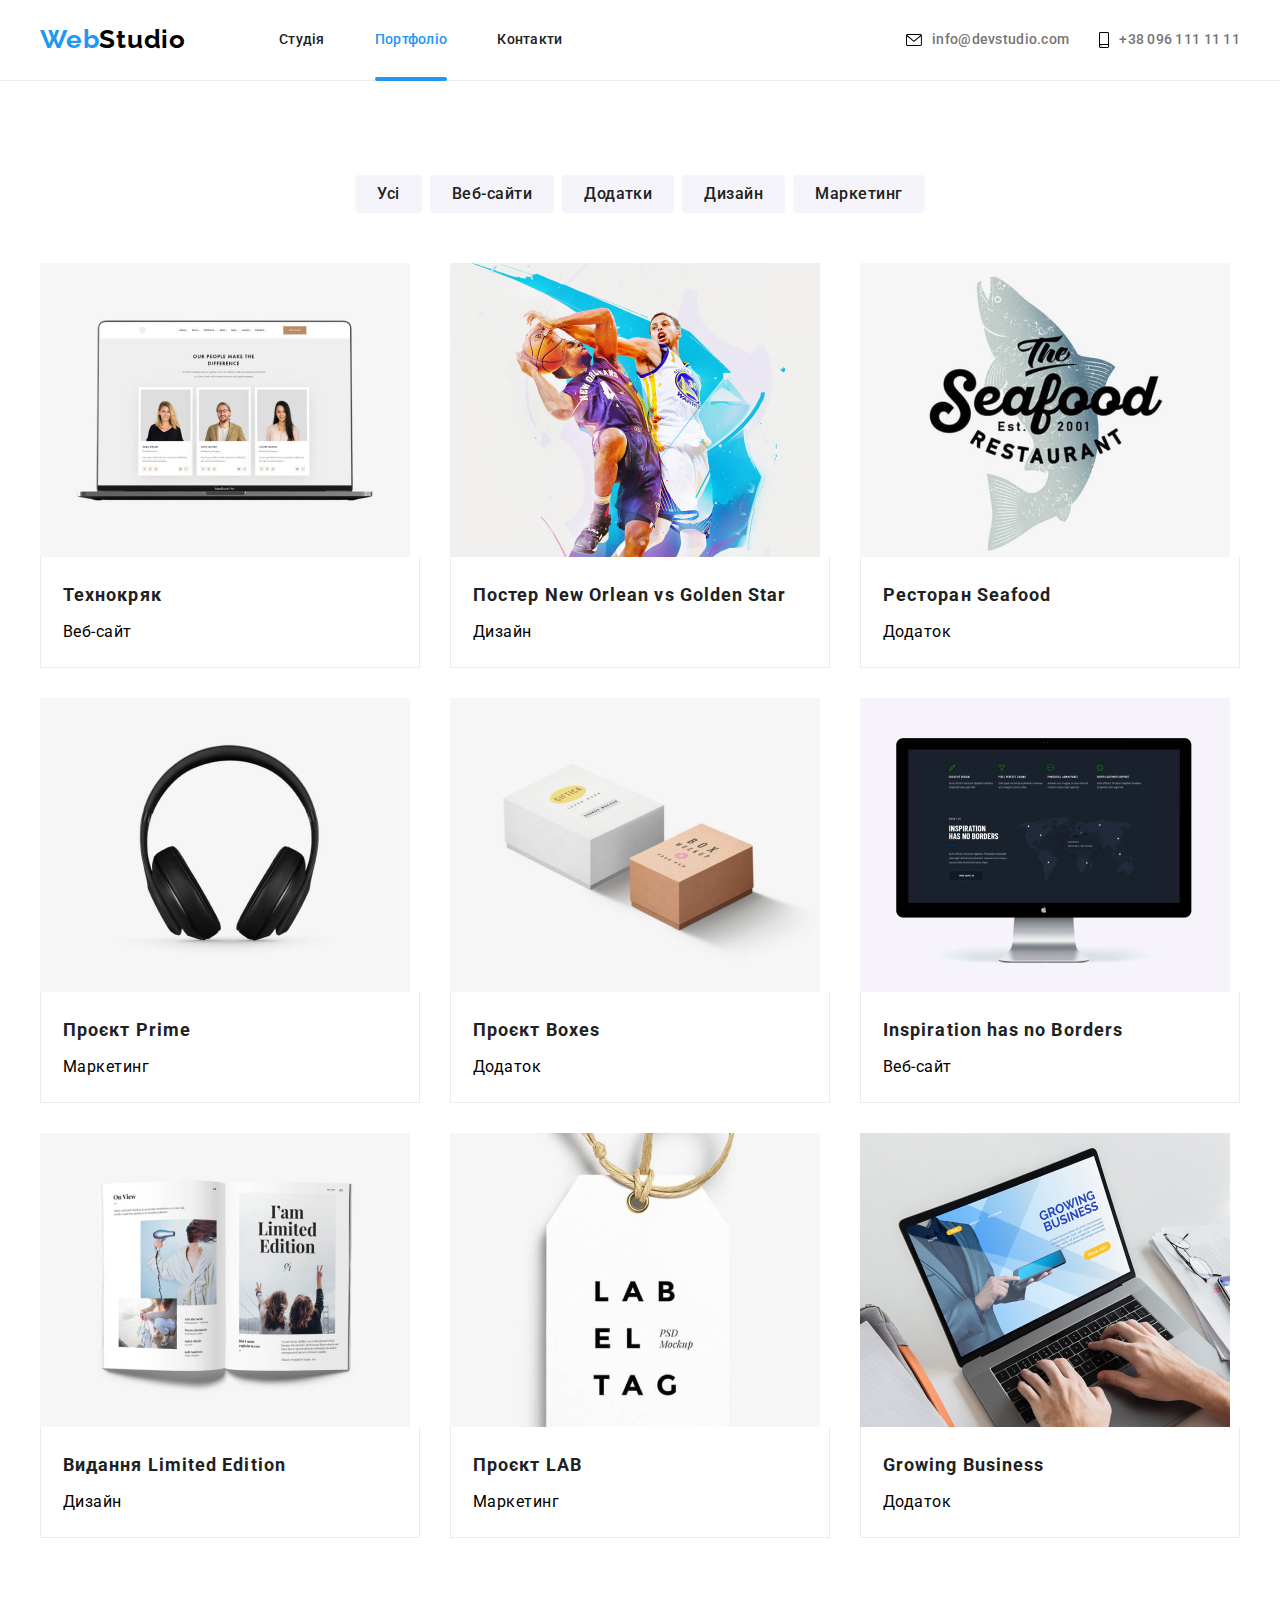
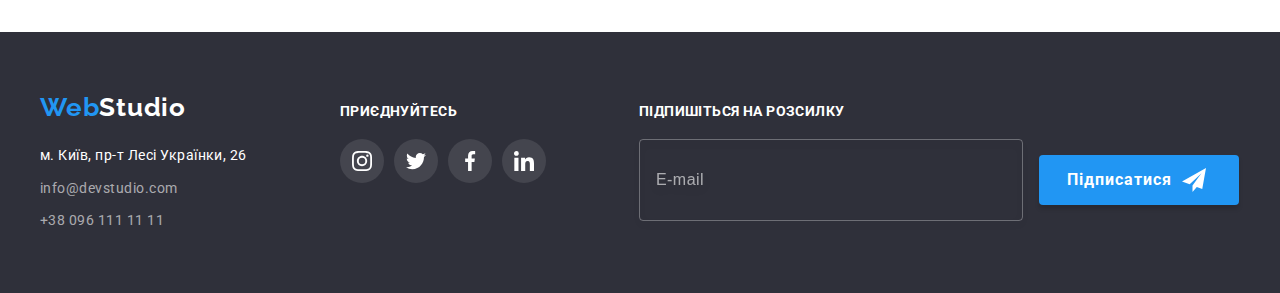
==== commit 18190092: "Complete refactoring to SASS" ====
--- a/portfolio.html
+++ b/portfolio.html
@@ -23,35 +23,41 @@
     <!-- My CSS -->
     <link rel="stylesheet" href="./css/main.min.css" />
   </head>
-  <body>
+  <body class="body">
     <!--
       |============================
       | Верхня лінія сторінки
       |============================
     -->
 
-    <header class="header section">
-      <div class="container header-flex">
-        <a href="./index.html" class="logo-web">Web<span class="logo-studio">Studio</span></a>
+    <header class="page-header">
+      <div class="container page-header__flex">
+        <a href="./index.html" class="logo">Web<span class="logo__studio">Studio</span></a>
         <nav class="nav">
-          <ul class="nav-list">
-            <li class="item"><a href="./index.html">Студія</a></li>
-            <li class="item"><a class="current" href="./portfolio.html">Портфоліо</a></li>
-            <li class="item"><a href="">Контакти</a></li>
+          <ul class="nav__list">
+            <li class="nav__item">
+              <a class="nav__link" href="./index.html">Студія</a>
+            </li>
+
+            <li class="nav__item">
+              <a class="nav__link nav__link-current" href="./portfolio.html">Портфоліо</a>
+            </li>
+
+            <li class="nav__item"><a class="nav__link" href="">Контакти</a></li>
           </ul>
         </nav>
-        <ul class="contacts">
-          <li class="contacts-item">
-            <a class="mail" href="mailto:info@devstudio.com">
-              <svg class="envelope" width="16" height="12">
+        <ul class="contacts-list">
+          <li class="contacts__item">
+            <a class="contacts__link" href="mailto:info@devstudio.com">
+              <svg class="contacts__icon" width="16" height="12">
                 <use href="./images/sprite-icons.svg#icon-envelope"></use>
               </svg>
               info@devstudio.com
             </a>
           </li>
-          <li class="contacts-item">
-            <a class="tel" href="tel:+380961111111">
-              <svg class="smartphone" width="10" height="16">
+          <li class="contacts__item">
+            <a class="contacts__link" href="tel:+380961111111">
+              <svg class="contacts__icon" width="10" height="16">
                 <use href="./images/sprite-icons.svg#icon-smartphone"></use>
               </svg>
               +38 096 111 11 11</a
@@ -68,26 +74,26 @@
     -->
 
     <main>
-      <section class="section-projects section">
+      <section class="section">
         <h1 class="visually-hidden">Проєкти</h1>
         <div class="container">
           <!-- Фільтри сторінки Портфоліо -->
 
-          <ul class="filters">
-            <li class="item">
-              <button type="button" class="button">Усі</button>
-            </li>
-            <li class="item">
-              <button type="button" class="button">Веб-сайти</button>
-            </li>
-            <li class="item">
-              <button type="button" class="button">Додатки</button>
-            </li>
-            <li class="item">
-              <button type="button" class="button">Дизайн</button>
-            </li>
-            <li class="item">
-              <button type="button" class="button">Маркетинг</button>
+          <ul class="filters-list">
+            <li class="filters-list__item">
+              <button type="button" class="button--filters">Усі</button>
+            </li>
+            <li class="filters-list__item">
+              <button type="button" class="button--filters">Веб-сайти</button>
+            </li>
+            <li class="filters-list__item">
+              <button type="button" class="button--filters">Додатки</button>
+            </li>
+            <li class="filters-list__item">
+              <button type="button" class="button--filters">Дизайн</button>
+            </li>
+            <li class="filters-list__item">
+              <button type="button" class="button--filters">Маркетинг</button>
             </li>
           </ul>
 
@@ -97,169 +103,215 @@
             |============================
           -->
           <ul class="project-list">
-            <li class="list-item">
-              <a href="" class="project-link">
+            <li class="project-list__item">
+              <a href="" class="project-list__link">
                 <div class="project-thumb">
-                  <img src="./images/project-1.jpg" alt="Веб-сайт" width="370" height="294" />
-                  <p class="overlay">
-                    Ресурс пропонує комплексні пропозиції з різним рівнем функціоналу та сервісів.
-                    Все це дозволить відвідувачу отримати вичерпні відомості про компанію чи
-                    приватну особу.
-                  </p>
-                </div>
-                <div class="project-name">
-                  <h2>Технокряк</h2>
-                  <p>Веб-сайт</p>
-                </div>
-              </a>
-            </li>
-
-            <li class="list-item">
-              <a href="" class="project-link">
+                  <img
+                    class="project-thumb__img"
+                    src="./images/project-1.jpg"
+                    alt="Веб-сайт"
+                    width="370"
+                    height="294"
+                  />
+                  <p class="project-thumb__overlay">
+                    Ресурс пропонує комплексні пропозиції з різним рівнем функціоналу та сервісів.
+                    Все це дозволить відвідувачу отримати вичерпні відомості про компанію чи
+                    приватну особу.
+                  </p>
+                </div>
+                <div class="project-thumb__desc">
+                  <h2 class="project-thumb__title">Технокряк</h2>
+                  <p class="project-thumb__text">Веб-сайт</p>
+                </div>
+              </a>
+            </li>
+
+            <li class="project-list__item">
+              <a href="" class="project-list__link">
                 <div class="project-thumb">
-                  <img src="./images/project-2.jpg" alt="Баскетболісти" width="370" height="294" />
-                  <p class="overlay">
-                    Ресурс пропонує комплексні пропозиції з різним рівнем функціоналу та сервісів.
-                    Все це дозволить відвідувачу отримати вичерпні відомості про компанію чи
-                    приватну особу.
-                  </p>
-                </div>
-                <div class="project-name">
-                  <h2>Постер <span lang="En">New Orlean vs Golden Star</span></h2>
-                  <p>Дизайн</p>
-                </div>
-              </a>
-            </li>
-            <li class="list-item">
-              <a href="" class="project-link">
+                  <img
+                    class="project-thumb__img"
+                    src="./images/project-2.jpg"
+                    alt="Баскетболісти"
+                    width="370"
+                    height="294"
+                  />
+                  <p class="project-thumb__overlay">
+                    Ресурс пропонує комплексні пропозиції з різним рівнем функціоналу та сервісів.
+                    Все це дозволить відвідувачу отримати вичерпні відомості про компанію чи
+                    приватну особу.
+                  </p>
+                </div>
+                <div class="project-thumb__desc">
+                  <h2 class="project-thumb__title">
+                    Постер <span lang="En">New Orlean vs Golden Star</span>
+                  </h2>
+                  <p class="project-thumb__text">Дизайн</p>
+                </div>
+              </a>
+            </li>
+
+            <li class="project-list__item">
+              <a href="" class="project-list__link">
                 <div class="project-thumb">
                   <img
+                    class="project-thumb__img"
                     src="./images/project-3.jpg"
                     alt="Емблема ресторану"
                     width="370"
                     height="294"
                   />
-                  <p class="overlay">
-                    Ресурс пропонує комплексні пропозиції з різним рівнем функціоналу та сервісів.
-                    Все це дозволить відвідувачу отримати вичерпні відомості про компанію чи
-                    приватну особу.
-                  </p>
-                </div>
-                <div class="project-name">
-                  <h2>Ресторан <span lang="En">Seafood</span></h2>
-                  <p>Додаток</p>
-                </div>
-              </a>
-            </li>
-
-            <li class="list-item">
-              <a href="" class="project-link"
+                  <p class="project-thumb__overlay">
+                    Ресурс пропонує комплексні пропозиції з різним рівнем функціоналу та сервісів.
+                    Все це дозволить відвідувачу отримати вичерпні відомості про компанію чи
+                    приватну особу.
+                  </p>
+                </div>
+                <div class="project-thumb__desc">
+                  <h2 class="project-thumb__title">Ресторан <span lang="En">Seafood</span></h2>
+                  <p class="project-thumb__text">Додаток</p>
+                </div>
+              </a>
+            </li>
+
+            <li class="project-list__item">
+              <a href="" class="project-list__link"
                 ><div class="project-thumb">
-                  <img src="./images/project-4.jpg" alt="Навушники" width="370" height="294" />
-                  <p class="overlay">
-                    Ресурс пропонує комплексні пропозиції з різним рівнем функціоналу та сервісів.
-                    Все це дозволить відвідувачу отримати вичерпні відомості про компанію чи
-                    приватну особу.
-                  </p>
-                </div>
-                <div class="project-name">
-                  <h2>Проєкт <span lang="En">Prime</span></h2>
-                  <p>Маркетинг</p>
-                </div></a
-              >
-            </li>
-
-            <li class="list-item">
-              <a href="" class="project-link"
+                  <img
+                    class="project-thumb__img"
+                    src="./images/project-4.jpg"
+                    alt="Навушники"
+                    width="370"
+                    height="294"
+                  />
+                  <p class="project-thumb__overlay">
+                    Ресурс пропонує комплексні пропозиції з різним рівнем функціоналу та сервісів.
+                    Все це дозволить відвідувачу отримати вичерпні відомості про компанію чи
+                    приватну особу.
+                  </p>
+                </div>
+                <div class="project-thumb__desc">
+                  <h2 class="project-thumb__title">Проєкт <span lang="En">Prime</span></h2>
+                  <p class="project-thumb__text">Маркетинг</p>
+                </div></a
+              >
+            </li>
+
+            <li class="project-list__item">
+              <a href="" class="project-list__link"
                 ><div class="project-thumb">
-                  <img src="./images/project-5.jpg" alt="Дві коробки" width="370" height="294" />
-                  <p class="overlay">
-                    Ресурс пропонує комплексні пропозиції з різним рівнем функціоналу та сервісів.
-                    Все це дозволить відвідувачу отримати вичерпні відомості про компанію чи
-                    приватну особу.
-                  </p>
-                </div>
-                <div class="project-name">
-                  <h2>Проєкт <span lang="En">Boxes</span></h2>
-                  <p>Додаток</p>
-                </div></a
-              >
-            </li>
-
-            <li class="list-item">
-              <a href="" class="project-link"
+                  <img
+                    class="project-thumb__img"
+                    src="./images/project-5.jpg"
+                    alt="Дві коробки"
+                    width="370"
+                    height="294"
+                  />
+                  <p class="project-thumb__overlay">
+                    Ресурс пропонує комплексні пропозиції з різним рівнем функціоналу та сервісів.
+                    Все це дозволить відвідувачу отримати вичерпні відомості про компанію чи
+                    приватну особу.
+                  </p>
+                </div>
+                <div class="project-thumb__desc">
+                  <h2 class="project-thumb__title">Проєкт <span lang="En">Boxes</span></h2>
+                  <p class="project-thumb__text">Додаток</p>
+                </div></a
+              >
+            </li>
+
+            <li class="project-list__item">
+              <a href="" class="project-list__link"
                 ><div class="project-thumb">
-                  <img src="./images/project-6.jpg" alt="Монітор" width="370" height="294" />
-                  <p class="overlay">
-                    Ресурс пропонує комплексні пропозиції з різним рівнем функціоналу та сервісів.
-                    Все це дозволить відвідувачу отримати вичерпні відомості про компанію чи
-                    приватну особу.
-                  </p>
-                </div>
-                <div class="project-name">
-                  <h2><span lang="En">Inspiration has no Borders</span></h2>
-                  <p>Веб-сайт</p>
-                </div></a
-              >
-            </li>
-
-            <li class="list-item">
-              <a href="" class="project-link"
+                  <img
+                    class="project-thumb__img"
+                    src="./images/project-6.jpg"
+                    alt="Монітор"
+                    width="370"
+                    height="294"
+                  />
+                  <p class="project-thumb__overlay">
+                    Ресурс пропонує комплексні пропозиції з різним рівнем функціоналу та сервісів.
+                    Все це дозволить відвідувачу отримати вичерпні відомості про компанію чи
+                    приватну особу.
+                  </p>
+                </div>
+                <div class="project-thumb__desc">
+                  <h2 class="project-thumb__title">
+                    <span lang="En">Inspiration has no Borders</span>
+                  </h2>
+                  <p class="project-thumb__text">Веб-сайт</p>
+                </div></a
+              >
+            </li>
+
+            <li class="project-list__item">
+              <a href="" class="project-list__link"
                 ><div class="project-thumb">
                   <img
+                    class="project-thumb__img"
                     src="./images/project-7.jpg"
                     alt="Розгорнута книга"
                     width="370"
                     height="294"
                   />
-                  <p class="overlay">
-                    Ресурс пропонує комплексні пропозиції з різним рівнем функціоналу та сервісів.
-                    Все це дозволить відвідувачу отримати вичерпні відомості про компанію чи
-                    приватну особу.
-                  </p>
-                </div>
-                <div class="project-name">
-                  <h2>Видання <span lang="En">Limited Edition</span></h2>
-                  <p>Дизайн</p>
-                </div></a
-              >
-            </li>
-
-            <li class="list-item">
-              <a href="" class="project-link"
+                  <p class="project-thumb__overlay">
+                    Ресурс пропонує комплексні пропозиції з різним рівнем функціоналу та сервісів.
+                    Все це дозволить відвідувачу отримати вичерпні відомості про компанію чи
+                    приватну особу.
+                  </p>
+                </div>
+                <div class="project-thumb__desc">
+                  <h2 class="project-thumb__title">
+                    Видання <span lang="En">Limited Edition</span>
+                  </h2>
+                  <p class="project-thumb__text">Дизайн</p>
+                </div></a
+              >
+            </li>
+
+            <li class="project-list__item">
+              <a href="" class="project-list__link"
                 ><div class="project-thumb">
-                  <img src="./images/project-8.jpg" alt="Бірка" width="370" height="294" />
-                  <p class="overlay">
-                    Ресурс пропонує комплексні пропозиції з різним рівнем функціоналу та сервісів.
-                    Все це дозволить відвідувачу отримати вичерпні відомості про компанію чи
-                    приватну особу.
-                  </p>
-                </div>
-                <div class="project-name">
-                  <h2>Проєкт <span lang="En">LAB</span></h2>
-                  <p>Маркетинг</p>
-                </div></a
-              >
-            </li>
-
-            <li class="list-item">
-              <a href="" class="project-link">
+                  <img
+                    class="project-thumb__img"
+                    src="./images/project-8.jpg"
+                    alt="Бірка"
+                    width="370"
+                    height="294"
+                  />
+                  <p class="project-thumb__overlay">
+                    Ресурс пропонує комплексні пропозиції з різним рівнем функціоналу та сервісів.
+                    Все це дозволить відвідувачу отримати вичерпні відомості про компанію чи
+                    приватну особу.
+                  </p>
+                </div>
+                <div class="project-thumb__desc">
+                  <h2 class="project-thumb__title">Проєкт <span lang="En">LAB</span></h2>
+                  <p class="project-thumb__text">Маркетинг</p>
+                </div></a
+              >
+            </li>
+
+            <li class="project-list__item">
+              <a href="" class="project-list__link">
                 <div class="project-thumb">
                   <img
+                    class="project-thumb__img"
                     src="./images/project-9.jpg"
                     alt="Чоловік працює за ноутбуком"
                     width="370"
                     height="294"
                   />
-                  <p class="overlay">
-                    Ресурс пропонує комплексні пропозиції з різним рівнем функціоналу та сервісів.
-                    Все це дозволить відвідувачу отримати вичерпні відомості про компанію чи
-                    приватну особу.
-                  </p>
-                </div>
-                <div class="project-name">
-                  <h2><span lang="En">Growing Business</span></h2>
-                  <p>Додаток</p>
+                  <p class="project-thumb__overlay">
+                    Ресурс пропонує комплексні пропозиції з різним рівнем функціоналу та сервісів.
+                    Все це дозволить відвідувачу отримати вичерпні відомості про компанію чи
+                    приватну особу.
+                  </p>
+                </div>
+                <div class="project-thumb__desc">
+                  <h2 class="project-thumb__title"><span lang="En">Growing Business</span></h2>
+                  <p class="project-thumb__text">Додаток</p>
                 </div></a
               >
             </li>
@@ -275,71 +327,78 @@
     -->
 
     <footer class="footer">
-      <div class="container footer-flex">
-        <div>
-          <a href="./index.html" class="logo-web">Web<span class="logo-studio">Studio</span></a>
-          <address class="footer-address">
-            <ul class="address-list">
-              <li class="address-item">
+      <div class="container footer__flex">
+        <div class="footer__group">
+          <a href="./index.html" class="logo logo--footer"
+            >Web<span class="logo__studio logo__studio--white">Studio</span></a
+          >
+          <address class="address">
+            <ul class="address__list">
+              <li class="address__item">
                 <a
-                  class="address"
+                  class="address__link address__link--white"
                   href="https://goo.gl/maps/hQi6V8cCwgHhLjm26"
                   target="_blank"
                   rel="nofollow noopener noreffer"
                   >м. Київ, пр-т Лесі Українки, 26</a
                 >
               </li>
-              <li class="address-item">
-                <a href="mailto:info@devstudio.com">info@devstudio.com</a>
+              <li class="address__item">
+                <a class="address__link" href="mailto:info@devstudio.com">info@devstudio.com</a>
               </li>
-              <li class="address-item"><a href="tel:+380961111111">+38 096 111 11 11</a></li>
+              <li class="address__item">
+                <a class="address__link" href="tel:+380961111111">+38 096 111 11 11</a>
+              </li>
             </ul>
           </address>
         </div>
-        <div class="social">
-          <p class="social-title">Приєднуйтесь</p>
-          <ul class="list">
-            <li class="item">
+        <div class="social-group">
+          <p class="social-group__title">Приєднуйтесь</p>
+          <ul class="social">
+            <li class="social__item">
               <a
                 href="https://www.instagram.com/"
-                class="link"
+                class="social__link social__link--footer"
                 target="_blank"
                 rel="nofollow noopener noreffer"
               >
-                <svg class="social-icons" width="20" height="20">
+                <svg class="social__icon social__icon--footer" width="20" height="20">
                   <use href="./images/sprite-icons.svg#icon-instagram"></use>
                 </svg>
               </a>
             </li>
-            <li class="item">
+            <li class="social__item">
               <a
-                href="https://twitter.com/?lang=uk"
-                class="link"
+                href="https://www.twitter.com/"
+                class="social__link social__link--footer"
                 target="_blank"
                 rel="nofollow noopener noreffer"
-                ><svg class="social-icons" width="20" height="20">
+              >
+                <svg class="social__icon social__icon--footer" width="20" height="20">
                   <use href="./images/sprite-icons.svg#icon-twitter"></use>
                 </svg>
               </a>
             </li>
-            <li class="item">
+            <li class="social__item">
               <a
                 href="https://www.facebook.com/"
-                class="link"
+                class="social__link social__link--footer"
                 target="_blank"
                 rel="nofollow noopener noreffer"
-                ><svg class="social-icons" width="20" height="20">
+              >
+                <svg class="social__icon social__icon--footer" width="20" height="20">
                   <use href="./images/sprite-icons.svg#icon-facebook"></use>
                 </svg>
               </a>
             </li>
-            <li class="item">
+            <li class="social__item">
               <a
                 href="https://www.linkedin.com/"
-                class="link"
+                class="social__link social__link--footer"
                 target="_blank"
                 rel="nofollow noopener noreffer"
-                ><svg class="social-icons" width="20" height="20">
+              >
+                <svg class="social__icon social__icon--footer" width="20" height="20">
                   <use href="./images/sprite-icons.svg#icon-linkedin"></use>
                 </svg>
               </a>
@@ -347,13 +406,14 @@
           </ul>
         </div>
         <form class="subscription" action="subscription">
-          <p class="social-title">Підпишіться на розсилку</p>
-          <label>
-            <input class="email" name="email" type="email" placeholder="E-mail" />
+          <p class="subscription__title">Підпишіться на розсилку</p>
+          <label class="subscription__label">
+            <input class="subscription__input" name="email" type="email" placeholder="E-mail" />
           </label>
-          <button class="button" type="submit">
+
+          <button class="subscription__button" type="submit">
             Підписатися
-            <svg class="send" width="24" height="24">
+            <svg class="subscription__icon" width="24" height="24">
               <use href="./images/sprite-icons.svg#send"></use>
             </svg>
           </button>
--- a/css/main.min.css
+++ b/css/main.min.css
@@ -1 +1 @@
-.body{margin:0;color:var(--primary-text-color);font-family:Roboto,Raleway,Montserrat,sans-serif;letter-spacing:.03em}.visually-hidden{position:absolute;width:1px;height:1px;margin:-1px;border:0;padding:0;white-space:nowrap;-webkit-clip-path:inset(100%);clip-path:inset(100%);clip:rect(0 0 0 0);overflow:hidden}.container{width:1200px;margin:0 auto;padding:0 15px}.contacts__link,.nav__link,.logo{text-decoration:none;color:currentColor}.section-works__list,.section-features__list,.contacts-list,.nav__list{list-style:none}.section-works__title,.section-features__text,.section-features__subtitle,.section-features__list,.contacts-list{margin:0;padding:0}.section-works__img{display:block;max-width:100%;height:auto}.section-features__box{display:-webkit-box;display:-ms-flexbox;display:flex;-webkit-box-align:center;-ms-flex-align:center;align-items:center;-webkit-box-pack:center;-ms-flex-pack:center;justify-content:center}.section-works__title{margin-bottom:50px;color:#212121;font-size:36px;line-height:1.17;text-align:center}.page-header{font-weight:500;font-size:14px;line-height:1.14;letter-spacing:.02em;border-bottom:1px solid #ececec}.page-header__flex{display:-webkit-box;display:-ms-flexbox;display:flex;-webkit-box-align:center;-ms-flex-align:center;align-items:center}.logo{display:inline-block;padding-top:24px;padding-bottom:25px;color:#2196f3;font-family:"Raleway";font-weight:700;font-size:26px;line-height:1.2;letter-spacing:.03em}.logo__studio{color:#000}.nav{margin-left:93px}.nav__list{display:-webkit-box;display:-ms-flexbox;display:flex;-webkit-box-align:center;-ms-flex-align:center;align-items:center;gap:50px}.nav__item{position:relative;padding-top:32px;padding-bottom:32px}.nav__link{padding-top:32px;padding-bottom:32px;color:#212121;-webkit-transition:color 250ms cubic-bezier(0.4, 0, 0.2, 1);transition:color 250ms cubic-bezier(0.4, 0, 0.2, 1)}.nav__link:hover,.nav__link:focus{color:#2196f3}.nav__link-current{color:#2196f3}.nav__link-current::after{position:absolute;bottom:-1px;left:0;content:"";display:block;width:100%;height:4px;border-radius:2px;background-color:#2196f3}.contacts-list{margin-left:auto;display:-webkit-box;display:-ms-flexbox;display:flex;-webkit-box-align:center;-ms-flex-align:center;align-items:center;gap:30px}.contacts__link{display:-webkit-box;display:-ms-flexbox;display:flex;-webkit-box-align:center;-ms-flex-align:center;align-items:center;padding-top:32px;padding-bottom:32px;color:#757575;-webkit-transition:color 250ms cubic-bezier(0.4, 0, 0.2, 1),fill 250ms cubic-bezier(0.4, 0, 0.2, 1);transition:color 250ms cubic-bezier(0.4, 0, 0.2, 1),fill 250ms cubic-bezier(0.4, 0, 0.2, 1)}.contacts__link:hover,.contacts__link:focus{color:#2196f3;fill:#2196f3}.contacts__icon{margin-right:10px}.hero{padding-top:200px;padding-bottom:200px;margin-left:auto;margin-right:auto;max-width:1600px;min-height:600px;background-color:#2f303a;text-align:center;background-image:-webkit-gradient(linear, left top, right top, from(rgba(47, 48, 58, 0.4)), to(rgba(47, 48, 58, 0.4))),url(../images/bg-images/hero-bg.jpg);background-image:linear-gradient(to right, rgba(47, 48, 58, 0.4), rgba(47, 48, 58, 0.4)),url(../images/bg-images/hero-bg.jpg);background-size:cover;background-position:center}.hero__title{margin-left:auto;margin-right:auto;margin-bottom:30px;width:696px;color:#fff;font-weight:900;font-size:44px;line-height:1.36;letter-spacing:.06em;text-transform:uppercase;text-shadow:0px 4px 4px rgba(0,0,0,.25)}.button{color:#fff;background-color:#2196f3;cursor:pointer;display:inline-block;padding:10px 32px;border-radius:4px;-webkit-box-shadow:0px 4px 4px rgba(0,0,0,.15);box-shadow:0px 4px 4px rgba(0,0,0,.15);min-width:216px;min-height:50px;border:none;font-family:inherit;font-weight:700;font-size:16px;line-height:1.88;letter-spacing:.06em}.section-features{padding-top:94px;padding-bottom:94px}.section-features__list{display:-webkit-box;display:-ms-flexbox;display:flex;-ms-flex-wrap:wrap;flex-wrap:wrap;gap:30px}.section-features__item{-ms-flex-preferred-size:calc((100% - (30px * (4 - 1))) / 4);flex-basis:calc((100% - (30px * (4 - 1))) / 4)}.section-features__box{margin-bottom:30px;width:100%;min-height:120px;background-color:#f5f4fa}.section-features__subtitle{margin-bottom:10px;color:var(--title-text-color);font-size:14px;line-height:1.14;text-transform:uppercase}.section-features__text{font-size:14px;line-height:1.71}/*# sourceMappingURL=main.min.css.map */+.body{margin:0;color:var(--primary-text-color);font-family:Roboto,Raleway,Montserrat,sans-serif;letter-spacing:.03em}.visually-hidden{position:absolute;width:1px;height:1px;margin:-1px;border:0;padding:0;white-space:nowrap;-webkit-clip-path:inset(100%);clip-path:inset(100%);clip:rect(0 0 0 0);overflow:hidden}.container{width:1200px;margin:0 auto;padding:0 15px}.project-list__link,.address__link,.social__link,.contacts__link,.nav__link,.logo{text-decoration:none;color:currentColor}.project-list,.filters-list,.address__list,.section-clients__list,.social,.section-team__list,.section-works__list,.section-features__list,.contacts-list,.nav__list{list-style:none}.project-list__link,.project-list,.project-thumb__text,.project-thumb__title,.project-thumb__overlay,.filters-list,.order__title,.subscription__title,.address__list,.section-clients__list,.section-clients__title,.social-group__title,.social,.section-team__position,.section-team__name,.section-team__list,.section-team__title,.section-works__text,.section-works__list,.section-works__title,.section-features__text,.section-features__subtitle,.section-features__list,.hero__title,.contacts-list,.nav__list{margin:0;padding:0}.project-thumb__img,.section-team__img,.section-works__img{display:block;max-width:100%;height:auto}.filters-list,.btn-close,.section-clients__link,.section-clients__list,.social__link,.social,.section-features__box{display:-webkit-box;display:-ms-flexbox;display:flex;-webkit-box-align:center;-ms-flex-align:center;align-items:center;-webkit-box-pack:center;-ms-flex-pack:center;justify-content:center}.section-clients__title,.section-team__title,.section-works__title{margin-bottom:50px;color:#212121;font-size:36px;line-height:1.17;text-align:center}.page-header{font-weight:500;font-size:14px;line-height:1.14;letter-spacing:.02em;border-bottom:1px solid #ececec}.page-header__flex{display:-webkit-box;display:-ms-flexbox;display:flex;-webkit-box-align:center;-ms-flex-align:center;align-items:center}.logo{display:inline-block;padding-top:24px;padding-bottom:25px;color:#2196f3;font-family:"Raleway";font-weight:700;font-size:26px;line-height:1.2;letter-spacing:.03em}.logo__studio{color:#000}.logo--footer{padding-top:20px;padding-bottom:20px}.logo__studio--white{color:#fff}.nav{margin-left:93px}.nav__list{display:-webkit-box;display:-ms-flexbox;display:flex;-webkit-box-align:center;-ms-flex-align:center;align-items:center;gap:50px}.nav__item{position:relative;padding-top:32px;padding-bottom:32px}.nav__link{padding-top:32px;padding-bottom:32px;color:#212121;-webkit-transition:color 250ms cubic-bezier(0.4, 0, 0.2, 1);transition:color 250ms cubic-bezier(0.4, 0, 0.2, 1)}.nav__link:hover,.nav__link:focus{color:#2196f3}.nav__link-current{color:#2196f3}.nav__link-current::after{position:absolute;bottom:-1px;left:0;content:"";display:block;width:100%;height:4px;border-radius:2px;background-color:#2196f3}.contacts-list{margin-left:auto;display:-webkit-box;display:-ms-flexbox;display:flex;-webkit-box-align:center;-ms-flex-align:center;align-items:center;gap:30px}.contacts__link{display:-webkit-box;display:-ms-flexbox;display:flex;-webkit-box-align:center;-ms-flex-align:center;align-items:center;padding-top:32px;padding-bottom:32px;color:#757575;-webkit-transition:color 250ms cubic-bezier(0.4, 0, 0.2, 1),fill 250ms cubic-bezier(0.4, 0, 0.2, 1);transition:color 250ms cubic-bezier(0.4, 0, 0.2, 1),fill 250ms cubic-bezier(0.4, 0, 0.2, 1)}.contacts__link:hover,.contacts__link:focus{color:#2196f3;fill:#2196f3}.contacts__icon{margin-right:10px}.hero{padding-top:200px;padding-bottom:200px;margin-left:auto;margin-right:auto;max-width:1600px;min-height:600px;background-color:#2f303a;text-align:center;background-image:-webkit-gradient(linear, left top, right top, from(rgba(47, 48, 58, 0.4)), to(rgba(47, 48, 58, 0.4))),url(../images/bg-images/hero-bg.jpg);background-image:linear-gradient(to right, rgba(47, 48, 58, 0.4), rgba(47, 48, 58, 0.4)),url(../images/bg-images/hero-bg.jpg);background-size:cover;background-position:center}.hero__title{margin-left:auto;margin-right:auto;margin-bottom:30px;width:696px;color:#fff;font-weight:900;font-size:44px;line-height:1.36;letter-spacing:.06em;text-transform:uppercase;text-shadow:0px 4px 4px rgba(0,0,0,.25)}.button{color:#fff;background-color:#2196f3;cursor:pointer;display:inline-block;padding:10px 32px;border-radius:4px;-webkit-box-shadow:0px 4px 4px rgba(0,0,0,.15);box-shadow:0px 4px 4px rgba(0,0,0,.15);min-width:216px;min-height:50px;border:none;font-family:inherit;font-weight:700;font-size:16px;line-height:1.88;letter-spacing:.06em}.button--form{display:block;margin-right:auto;margin-left:auto;padding:10px 52px;min-width:200px}.section-features{padding-top:94px;padding-bottom:94px}.section-features__list{display:-webkit-box;display:-ms-flexbox;display:flex;-ms-flex-wrap:wrap;flex-wrap:wrap;gap:30px}.section-features__item{-ms-flex-preferred-size:calc((100% - (30px * (4 - 1))) / 4);flex-basis:calc((100% - (30px * (4 - 1))) / 4)}.section-features__box{margin-bottom:30px;width:100%;min-height:120px;background-color:#f5f4fa}.section-features__subtitle{margin-bottom:10px;color:var(--title-text-color);font-size:14px;line-height:1.14;text-transform:uppercase}.section-features__text{font-size:14px;line-height:1.71}.section-works{padding-bottom:94px}.section-works__list{display:-webkit-box;display:-ms-flexbox;display:flex;-ms-flex-wrap:wrap;flex-wrap:wrap;gap:30px}.section-works__item{-ms-flex-preferred-size:calc((100% - (30px * (3 - 1))) / 3);flex-basis:calc((100% - (30px * (3 - 1))) / 3)}.section-works__thumb{position:relative;width:100%}.section-works__text{position:absolute;left:0;bottom:0;display:block;width:100%;min-height:70px;padding-top:27px;padding-bottom:27px;font-weight:700;font-size:14px;line-height:1.1428571429;text-align:center;letter-spacing:.03em;text-transform:uppercase;background-color:rgba(47,48,58,.8);color:#fff}.section-team{padding-top:94px;padding-bottom:94px;background-color:#f5f4fa}.section-team__list{display:-webkit-box;display:-ms-flexbox;display:flex;gap:30px}.section-team__item{-ms-flex-preferred-size:calc((100% - (30px * (4 - 1))) / 4);flex-basis:calc((100% - (30px * (4 - 1))) / 4);-webkit-box-shadow:0px 1px 3px rgba(0,0,0,.12),0px 1px 1px rgba(0,0,0,.14),0px 2px 1px rgba(0,0,0,.2);box-shadow:0px 1px 3px rgba(0,0,0,.12),0px 1px 1px rgba(0,0,0,.14),0px 2px 1px rgba(0,0,0,.2);border-radius:0px 0px 4px 4px;background-color:#fff}.section-team__description{padding-top:30px;padding-bottom:30px}.section-team__name{margin-bottom:10px;color:#212121;font-weight:500;font-size:16px;line-height:1.19;text-align:center}.section-team__position{margin-bottom:16px;font-size:16px;line-height:1.19;text-align:center}.social{gap:10px}.social__link{width:44px;height:44px;color:#afb1b8;fill:currentColor;border-radius:50%;-webkit-transition:background-color 250ms cubic-bezier(0.4, 0, 0.2, 1),fill 250ms cubic-bezier(0.4, 0, 0.2, 1),-webkit-transform 250ms cubic-bezier(0.4, 0, 0.2, 1);transition:background-color 250ms cubic-bezier(0.4, 0, 0.2, 1),fill 250ms cubic-bezier(0.4, 0, 0.2, 1),-webkit-transform 250ms cubic-bezier(0.4, 0, 0.2, 1);transition:background-color 250ms cubic-bezier(0.4, 0, 0.2, 1),fill 250ms cubic-bezier(0.4, 0, 0.2, 1),transform 250ms cubic-bezier(0.4, 0, 0.2, 1);transition:background-color 250ms cubic-bezier(0.4, 0, 0.2, 1),fill 250ms cubic-bezier(0.4, 0, 0.2, 1),transform 250ms cubic-bezier(0.4, 0, 0.2, 1),-webkit-transform 250ms cubic-bezier(0.4, 0, 0.2, 1)}.social__link:hover,.social__link:focus{background-color:#2196f3;fill:#fff;-webkit-transform:rotate(360deg);transform:rotate(360deg);cursor:pointer}.social-group__title{margin-bottom:20px;font-weight:700;font-size:14px;line-height:1.1428571429;letter-spacing:.03em;text-transform:uppercase;color:#fff}.social__icon--footer{fill:#fff}.social__link--footer{background-color:rgba(255,255,255,.1)}.section-clients{padding-top:94px;padding-bottom:94px}.section-clients__item:not(:last-child){margin-right:30px}.section-clients__link{width:170px;height:92px;border:1px solid #afb1b8;border-radius:4px;color:#afb1b8;fill:currentColor;-webkit-transition:color 250ms cubic-bezier(0.4, 0, 0.2, 1),fill 250ms cubic-bezier(0.4, 0, 0.2, 1),border-color 250ms cubic-bezier(0.4, 0, 0.2, 1),-webkit-transform 250ms cubic-bezier(0.4, 0, 0.2, 1);transition:color 250ms cubic-bezier(0.4, 0, 0.2, 1),fill 250ms cubic-bezier(0.4, 0, 0.2, 1),border-color 250ms cubic-bezier(0.4, 0, 0.2, 1),-webkit-transform 250ms cubic-bezier(0.4, 0, 0.2, 1);transition:color 250ms cubic-bezier(0.4, 0, 0.2, 1),fill 250ms cubic-bezier(0.4, 0, 0.2, 1),border-color 250ms cubic-bezier(0.4, 0, 0.2, 1),transform 250ms cubic-bezier(0.4, 0, 0.2, 1);transition:color 250ms cubic-bezier(0.4, 0, 0.2, 1),fill 250ms cubic-bezier(0.4, 0, 0.2, 1),border-color 250ms cubic-bezier(0.4, 0, 0.2, 1),transform 250ms cubic-bezier(0.4, 0, 0.2, 1),-webkit-transform 250ms cubic-bezier(0.4, 0, 0.2, 1)}.section-clients__link:hover,.section-clients__link:focus{color:#2196f3;fill:#2196f3;border-color:#2196f3;-webkit-transform:scale(1.15);transform:scale(1.15)}.footer{padding-top:40px;padding-bottom:60px;background-color:#2f303a}.footer__flex{display:-webkit-box;display:-ms-flexbox;display:flex;-webkit-box-align:baseline;-ms-flex-align:baseline;align-items:baseline;gap:93px}.address__item:not(:last-child){margin-bottom:9px}.address__link{font-style:normal;font-size:14px;line-height:1.71;color:rgba(255,255,255,.6);-webkit-transition:color 250ms cubic-bezier(0.4, 0, 0.2, 1);transition:color 250ms cubic-bezier(0.4, 0, 0.2, 1)}.address__link:hover,.address__link:focus{color:#2196f3}.address__link--white{color:#fff}.subscription__title{margin-bottom:20px;font-weight:700;font-size:14px;line-height:1.1428571429;letter-spacing:.03em;text-transform:uppercase;color:#fff}.subscription__input{margin-right:12px;padding:15px 16px;font-size:14px;line-height:1.1666666667;letter-spacing:.01em;color:rgba(255,255,255,.6);width:350px;height:50px;border:1px solid rgba(255,255,255,.3);border-radius:4px;-webkit-filter:drop-shadow(0px 4px 4px rgba(0, 0, 0, 0.15));filter:drop-shadow(0px 4px 4px rgba(0, 0, 0, 0.15));background-color:rgba(0,0,0,0)}.subscription__input::-webkit-input-placeholder{font-size:16px;line-height:1.25;letter-spacing:.03em;color:rgba(255,255,255,.6)}.subscription__input::-moz-placeholder{font-size:16px;line-height:1.25;letter-spacing:.03em;color:rgba(255,255,255,.6)}.subscription__input:-ms-input-placeholder{font-size:16px;line-height:1.25;letter-spacing:.03em;color:rgba(255,255,255,.6)}.subscription__input::-ms-input-placeholder{font-size:16px;line-height:1.25;letter-spacing:.03em;color:rgba(255,255,255,.6)}.subscription__input::placeholder{font-size:16px;line-height:1.25;letter-spacing:.03em;color:rgba(255,255,255,.6)}.subscription__button{padding:10px 28px;display:-webkit-inline-box;display:-ms-inline-flexbox;display:inline-flex;-webkit-box-align:center;-ms-flex-align:center;align-items:center;min-width:200px;min-height:50px;font-family:inherit;font-weight:700;font-size:16px;line-height:1.875;letter-spacing:.06em;color:#fff;background-color:#2196f3;cursor:pointer;border-radius:4px;-webkit-box-shadow:0px 4px 4px rgba(0,0,0,.15);box-shadow:0px 4px 4px rgba(0,0,0,.15);border:none}.subscription__icon{fill:currentColor;margin-left:10px}.backdrop{position:fixed;top:0;left:0;width:100%;height:100%;background-color:rgba(47,48,58,.6);opacity:1;visibility:visible;-webkit-transition:opacity 250ms cubic-bezier(0.4, 0, 0.2, 1),visibility 250ms cubic-bezier(0.4, 0, 0.2, 1);transition:opacity 250ms cubic-bezier(0.4, 0, 0.2, 1),visibility 250ms cubic-bezier(0.4, 0, 0.2, 1)}.is-hidden{opacity:0;pointer-events:none;visibility:hidden}.modal{position:absolute;top:50%;left:50%;padding:40px;width:528px;height:581px;border-radius:4px;background-color:#fff;-webkit-transform:translate(-50%, -50%) scale(1);transform:translate(-50%, -50%) scale(1);opacity:1;-webkit-transition:opacity 250ms cubic-bezier(0.4, 0, 0.2, 1),-webkit-transform 250ms cubic-bezier(0.4, 0, 0.2, 1);transition:opacity 250ms cubic-bezier(0.4, 0, 0.2, 1),-webkit-transform 250ms cubic-bezier(0.4, 0, 0.2, 1);transition:transform 250ms cubic-bezier(0.4, 0, 0.2, 1),opacity 250ms cubic-bezier(0.4, 0, 0.2, 1);transition:transform 250ms cubic-bezier(0.4, 0, 0.2, 1),opacity 250ms cubic-bezier(0.4, 0, 0.2, 1),-webkit-transform 250ms cubic-bezier(0.4, 0, 0.2, 1)}.backdrop.is-hidden .modal{-webkit-transform:translate(-50%, -50%) scale(0.75);transform:translate(-50%, -50%) scale(0.75);opacity:0}.btn-close{position:absolute;top:8px;right:8px;width:30px;height:30px;color:#000;border:1px solid rgba(0,0,0,.1);border-radius:50%;background-color:#fff;-webkit-transition:color 250ms cubic-bezier(0.4, 0, 0.2, 1),scale 250ms cubic-bezier(0.4, 0, 0.2, 1),-webkit-transform 250ms cubic-bezier(0.4, 0, 0.2, 1);transition:color 250ms cubic-bezier(0.4, 0, 0.2, 1),scale 250ms cubic-bezier(0.4, 0, 0.2, 1),-webkit-transform 250ms cubic-bezier(0.4, 0, 0.2, 1);transition:color 250ms cubic-bezier(0.4, 0, 0.2, 1),scale 250ms cubic-bezier(0.4, 0, 0.2, 1),transform 250ms cubic-bezier(0.4, 0, 0.2, 1);transition:color 250ms cubic-bezier(0.4, 0, 0.2, 1),scale 250ms cubic-bezier(0.4, 0, 0.2, 1),transform 250ms cubic-bezier(0.4, 0, 0.2, 1),-webkit-transform 250ms cubic-bezier(0.4, 0, 0.2, 1)}.btn-close:hover,.btn-close:focus{-webkit-transform:rotate(180deg) scale(1.15);transform:rotate(180deg) scale(1.15);color:#2196f3;cursor:pointer}.btn-close__icon{fill:currentColor}.order__title{margin-bottom:12px;font-weight:700;font-size:20px;line-height:1.15;text-align:center;letter-spacing:.03em;color:#212121}.order__form-field{position:relative;margin-bottom:10px;display:-webkit-box;display:-ms-flexbox;display:flex;-webkit-box-orient:vertical;-webkit-box-direction:normal;-ms-flex-direction:column;flex-direction:column;gap:4px}.order__form-field:nth-of-type(4){margin-bottom:20px}.order__label{font-size:12px;line-height:1.1666666667;letter-spacing:.01em;color:#757575}.order__input-field{padding:11px 12px;padding-left:42px;width:100%;height:40px;font-size:12px;line-height:1.1666666667;letter-spacing:.01em;color:#212121;border:1px solid rgba(33,33,33,.2);border-radius:4px;outline:rgba(0,0,0,0);-webkit-transition:border-color 250ms cubic-bezier(0.4, 0, 0.2, 1);transition:border-color 250ms cubic-bezier(0.4, 0, 0.2, 1)}.order__input-field:focus{border-color:#2196f3}.order__input-field:hover{cursor:pointer}.order__input-field:focus+.order__icon{fill:#2196f3;-webkit-transition:fill 250ms cubic-bezier(0.4, 0, 0.2, 1);transition:fill 250ms cubic-bezier(0.4, 0, 0.2, 1)}.order__icon{position:absolute;top:52%;left:12px}.order__textarea{resize:none;padding:12px 16px;width:100%;font-size:12px;line-height:1.1666666667;letter-spacing:.01em;color:#212121;border:1px solid rgba(33,33,33,.2);border-radius:4px;outline:rgba(0,0,0,0)}.order__textarea:focus{border-color:#2196f3}.order__textarea:hover{cursor:pointer}.order__textarea::-webkit-input-placeholder{font-size:12px;line-height:1.1666666667;letter-spacing:.01em;color:rgba(117,117,117,.5)}.order__textarea::-moz-placeholder{font-size:12px;line-height:1.1666666667;letter-spacing:.01em;color:rgba(117,117,117,.5)}.order__textarea:-ms-input-placeholder{font-size:12px;line-height:1.1666666667;letter-spacing:.01em;color:rgba(117,117,117,.5)}.order__textarea::-ms-input-placeholder{font-size:12px;line-height:1.1666666667;letter-spacing:.01em;color:rgba(117,117,117,.5)}.order__textarea::placeholder{font-size:12px;line-height:1.1666666667;letter-spacing:.01em;color:rgba(117,117,117,.5)}.licence{margin-bottom:30px}.licence__lable{display:-webkit-box;display:-ms-flexbox;display:flex;-webkit-box-align:center;-ms-flex-align:center;align-items:center;gap:8px;margin-left:8px;font-size:14px;line-height:1.7142857143;letter-spacing:.03em;color:#757575}.licence__checkbox{position:absolute;width:1px;height:1px;margin:-1px;border:0;padding:0;white-space:nowrap;-webkit-clip-path:inset(100%);clip-path:inset(100%);clip:rect(0 0 0 0);overflow:hidden}.licence__icon{display:-webkit-inline-box;display:-ms-inline-flexbox;display:inline-flex;-webkit-box-align:center;-ms-flex-align:center;align-items:center;-webkit-box-pack:center;-ms-flex-pack:center;justify-content:center;width:16px;height:15px;border:2px solid #212121;border-radius:4px;background-origin:border-box}.licence__checkbox:focus+.licence__icon{border-color:#2196f3}.licence__checkbox:checked+.licence__icon{background-color:#2196f3;border-color:#2196f3}.licence__link{-webkit-text-decoration-line:underline;text-decoration-line:underline;color:#2196f3}.button--filters{display:inline-block;padding:6px 22px;border-radius:4px;min-height:38px;border:none;color:#212121;background-color:#f5f4fa;cursor:pointer;font-family:inherit;font-weight:500;font-size:16px;line-height:1.62;letter-spacing:inherit;-webkit-transition:color 250ms cubic-bezier(0.4, 0, 0.2, 1),background-color 250ms cubic-bezier(0.4, 0, 0.2, 1),-webkit-box-shadow 250ms cubic-bezier(0.4, 0, 0.2, 1);transition:color 250ms cubic-bezier(0.4, 0, 0.2, 1),background-color 250ms cubic-bezier(0.4, 0, 0.2, 1),-webkit-box-shadow 250ms cubic-bezier(0.4, 0, 0.2, 1);transition:color 250ms cubic-bezier(0.4, 0, 0.2, 1),background-color 250ms cubic-bezier(0.4, 0, 0.2, 1),box-shadow 250ms cubic-bezier(0.4, 0, 0.2, 1);transition:color 250ms cubic-bezier(0.4, 0, 0.2, 1),background-color 250ms cubic-bezier(0.4, 0, 0.2, 1),box-shadow 250ms cubic-bezier(0.4, 0, 0.2, 1),-webkit-box-shadow 250ms cubic-bezier(0.4, 0, 0.2, 1)}.button--filters:hover,.button--filters:focus{color:#fff;background-color:#2196f3;-webkit-box-shadow:0px 4px 4px rgba(0,0,0,.25);box-shadow:0px 4px 4px rgba(0,0,0,.25)}.section{padding-top:94px;padding-bottom:94px}.filters-list{margin-bottom:50px;gap:8px}.project-thumb{position:relative;width:100%;overflow:hidden}.project-thumb__overlay{position:absolute;top:0;left:0;display:block;width:100%;height:100%;padding:63px 24px;margin:0;font-weight:400;font-size:18px;line-height:1.5555555556;letter-spacing:.03em;color:#fff;background-color:rgba(33,150,243,.9);-webkit-transform:translatey(100%);transform:translatey(100%);-webkit-transition:-webkit-transform 250ms cubic-bezier(0.4, 0, 0.2, 1);transition:-webkit-transform 250ms cubic-bezier(0.4, 0, 0.2, 1);transition:transform 250ms cubic-bezier(0.4, 0, 0.2, 1);transition:transform 250ms cubic-bezier(0.4, 0, 0.2, 1), -webkit-transform 250ms cubic-bezier(0.4, 0, 0.2, 1)}.project-list__link:hover .project-thumb__overlay,.project-list__link:focus .project-thumb__overlay{-webkit-transform:translatey(0);transform:translatey(0)}.project-thumb__desc{padding:20px 22px;border-left:1px solid #ececec;border-right:1px solid #ececec;border-bottom:1px solid #ececec}.project-thumb__title{margin-bottom:4px;color:#212121;color:#212121;font-size:18px;line-height:2;letter-spacing:.06em}.project-thumb__text{font-size:16px;line-height:1.88}.project-list{display:-webkit-box;display:-ms-flexbox;display:flex;-ms-flex-wrap:wrap;flex-wrap:wrap;gap:30px}.project-list__item{-ms-flex-preferred-size:calc((100% - (30px * (3 - 1))) / 3);flex-basis:calc((100% - (30px * (3 - 1))) / 3)}.project-list__link{display:block;-webkit-transition:-webkit-box-shadow 250ms cubic-bezier(0.4, 0, 0.2, 1);transition:-webkit-box-shadow 250ms cubic-bezier(0.4, 0, 0.2, 1);transition:box-shadow 250ms cubic-bezier(0.4, 0, 0.2, 1);transition:box-shadow 250ms cubic-bezier(0.4, 0, 0.2, 1), -webkit-box-shadow 250ms cubic-bezier(0.4, 0, 0.2, 1)}.project-list__link:hover,.project-list__linkfocus{-webkit-box-shadow:0px 4px 4px rgba(0,0,0,.25);box-shadow:0px 4px 4px rgba(0,0,0,.25)}/*# sourceMappingURL=main.min.css.map */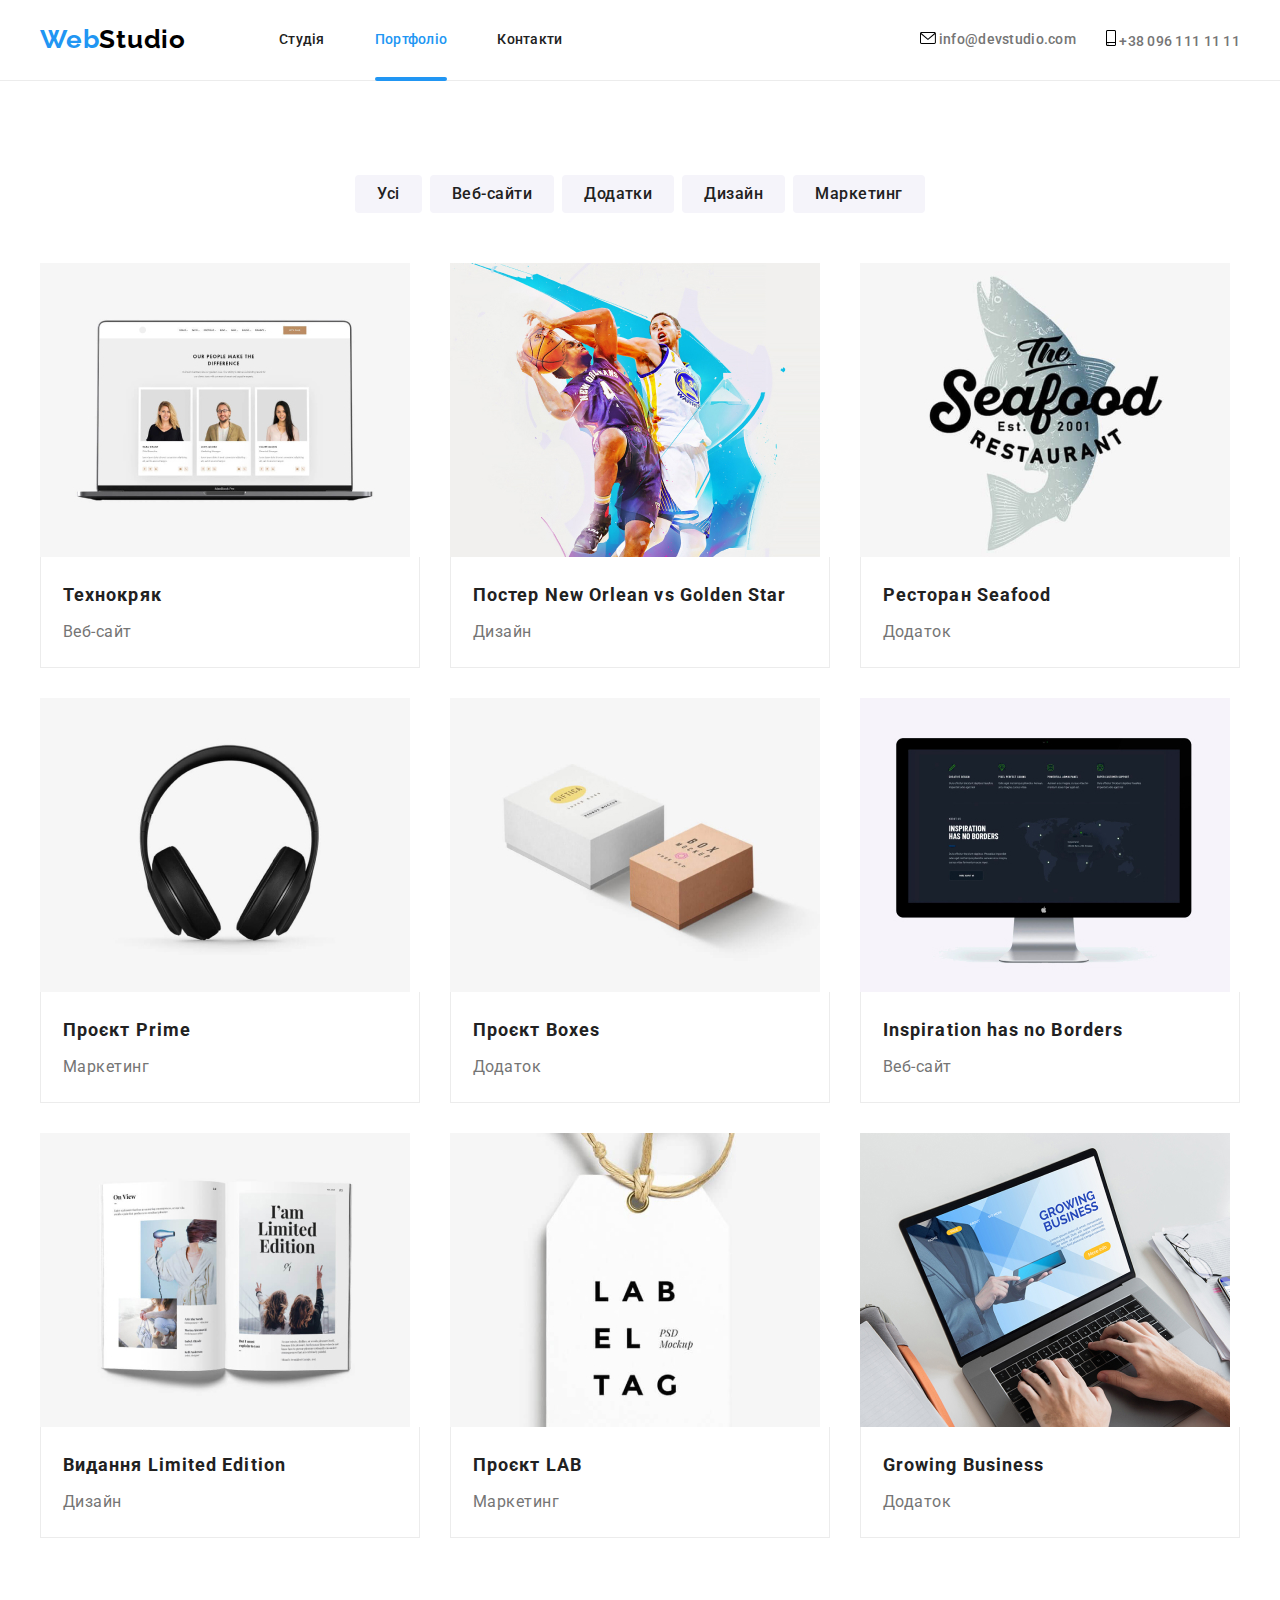
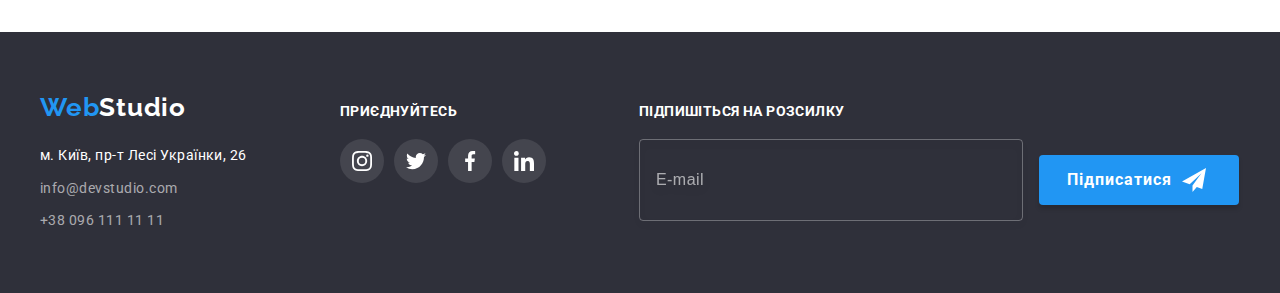
==== commit e04425b4: "fix small bugs" ====
--- a/portfolio.html
+++ b/portfolio.html
@@ -81,19 +81,19 @@
 
           <ul class="filters-list">
             <li class="filters-list__item">
-              <button type="button" class="button--filters">Усі</button>
+              <button type="button" class="button-filters">Усі</button>
             </li>
             <li class="filters-list__item">
-              <button type="button" class="button--filters">Веб-сайти</button>
+              <button type="button" class="button-filters">Веб-сайти</button>
             </li>
             <li class="filters-list__item">
-              <button type="button" class="button--filters">Додатки</button>
+              <button type="button" class="button-filters">Додатки</button>
             </li>
             <li class="filters-list__item">
-              <button type="button" class="button--filters">Дизайн</button>
+              <button type="button" class="button-filters">Дизайн</button>
             </li>
             <li class="filters-list__item">
-              <button type="button" class="button--filters">Маркетинг</button>
+              <button type="button" class="button-filters">Маркетинг</button>
             </li>
           </ul>
 
--- a/css/main.min.css
+++ b/css/main.min.css
@@ -1 +1 @@
-.body{margin:0;color:var(--primary-text-color);font-family:Roboto,Raleway,Montserrat,sans-serif;letter-spacing:.03em}.visually-hidden{position:absolute;width:1px;height:1px;margin:-1px;border:0;padding:0;white-space:nowrap;-webkit-clip-path:inset(100%);clip-path:inset(100%);clip:rect(0 0 0 0);overflow:hidden}.container{width:1200px;margin:0 auto;padding:0 15px}.project-list__link,.address__link,.social__link,.contacts__link,.nav__link,.logo{text-decoration:none;color:currentColor}.project-list,.filters-list,.address__list,.section-clients__list,.social,.section-team__list,.section-works__list,.section-features__list,.contacts-list,.nav__list{list-style:none}.project-list__link,.project-list,.project-thumb__text,.project-thumb__title,.project-thumb__overlay,.filters-list,.order__title,.subscription__title,.address__list,.section-clients__list,.section-clients__title,.social-group__title,.social,.section-team__position,.section-team__name,.section-team__list,.section-team__title,.section-works__text,.section-works__list,.section-works__title,.section-features__text,.section-features__subtitle,.section-features__list,.hero__title,.contacts-list,.nav__list{margin:0;padding:0}.project-thumb__img,.section-team__img,.section-works__img{display:block;max-width:100%;height:auto}.filters-list,.btn-close,.section-clients__link,.section-clients__list,.social__link,.social,.section-features__box{display:-webkit-box;display:-ms-flexbox;display:flex;-webkit-box-align:center;-ms-flex-align:center;align-items:center;-webkit-box-pack:center;-ms-flex-pack:center;justify-content:center}.section-clients__title,.section-team__title,.section-works__title{margin-bottom:50px;color:#212121;font-size:36px;line-height:1.17;text-align:center}.page-header{font-weight:500;font-size:14px;line-height:1.14;letter-spacing:.02em;border-bottom:1px solid #ececec}.page-header__flex{display:-webkit-box;display:-ms-flexbox;display:flex;-webkit-box-align:center;-ms-flex-align:center;align-items:center}.logo{display:inline-block;padding-top:24px;padding-bottom:25px;color:#2196f3;font-family:"Raleway";font-weight:700;font-size:26px;line-height:1.2;letter-spacing:.03em}.logo__studio{color:#000}.logo--footer{padding-top:20px;padding-bottom:20px}.logo__studio--white{color:#fff}.nav{margin-left:93px}.nav__list{display:-webkit-box;display:-ms-flexbox;display:flex;-webkit-box-align:center;-ms-flex-align:center;align-items:center;gap:50px}.nav__item{position:relative;padding-top:32px;padding-bottom:32px}.nav__link{padding-top:32px;padding-bottom:32px;color:#212121;-webkit-transition:color 250ms cubic-bezier(0.4, 0, 0.2, 1);transition:color 250ms cubic-bezier(0.4, 0, 0.2, 1)}.nav__link:hover,.nav__link:focus{color:#2196f3}.nav__link-current{color:#2196f3}.nav__link-current::after{position:absolute;bottom:-1px;left:0;content:"";display:block;width:100%;height:4px;border-radius:2px;background-color:#2196f3}.contacts-list{margin-left:auto;display:-webkit-box;display:-ms-flexbox;display:flex;-webkit-box-align:center;-ms-flex-align:center;align-items:center;gap:30px}.contacts__link{display:-webkit-box;display:-ms-flexbox;display:flex;-webkit-box-align:center;-ms-flex-align:center;align-items:center;padding-top:32px;padding-bottom:32px;color:#757575;-webkit-transition:color 250ms cubic-bezier(0.4, 0, 0.2, 1),fill 250ms cubic-bezier(0.4, 0, 0.2, 1);transition:color 250ms cubic-bezier(0.4, 0, 0.2, 1),fill 250ms cubic-bezier(0.4, 0, 0.2, 1)}.contacts__link:hover,.contacts__link:focus{color:#2196f3;fill:#2196f3}.contacts__icon{margin-right:10px}.hero{padding-top:200px;padding-bottom:200px;margin-left:auto;margin-right:auto;max-width:1600px;min-height:600px;background-color:#2f303a;text-align:center;background-image:-webkit-gradient(linear, left top, right top, from(rgba(47, 48, 58, 0.4)), to(rgba(47, 48, 58, 0.4))),url(../images/bg-images/hero-bg.jpg);background-image:linear-gradient(to right, rgba(47, 48, 58, 0.4), rgba(47, 48, 58, 0.4)),url(../images/bg-images/hero-bg.jpg);background-size:cover;background-position:center}.hero__title{margin-left:auto;margin-right:auto;margin-bottom:30px;width:696px;color:#fff;font-weight:900;font-size:44px;line-height:1.36;letter-spacing:.06em;text-transform:uppercase;text-shadow:0px 4px 4px rgba(0,0,0,.25)}.button{color:#fff;background-color:#2196f3;cursor:pointer;display:inline-block;padding:10px 32px;border-radius:4px;-webkit-box-shadow:0px 4px 4px rgba(0,0,0,.15);box-shadow:0px 4px 4px rgba(0,0,0,.15);min-width:216px;min-height:50px;border:none;font-family:inherit;font-weight:700;font-size:16px;line-height:1.88;letter-spacing:.06em}.button--form{display:block;margin-right:auto;margin-left:auto;padding:10px 52px;min-width:200px}.section-features{padding-top:94px;padding-bottom:94px}.section-features__list{display:-webkit-box;display:-ms-flexbox;display:flex;-ms-flex-wrap:wrap;flex-wrap:wrap;gap:30px}.section-features__item{-ms-flex-preferred-size:calc((100% - (30px * (4 - 1))) / 4);flex-basis:calc((100% - (30px * (4 - 1))) / 4)}.section-features__box{margin-bottom:30px;width:100%;min-height:120px;background-color:#f5f4fa}.section-features__subtitle{margin-bottom:10px;color:var(--title-text-color);font-size:14px;line-height:1.14;text-transform:uppercase}.section-features__text{font-size:14px;line-height:1.71}.section-works{padding-bottom:94px}.section-works__list{display:-webkit-box;display:-ms-flexbox;display:flex;-ms-flex-wrap:wrap;flex-wrap:wrap;gap:30px}.section-works__item{-ms-flex-preferred-size:calc((100% - (30px * (3 - 1))) / 3);flex-basis:calc((100% - (30px * (3 - 1))) / 3)}.section-works__thumb{position:relative;width:100%}.section-works__text{position:absolute;left:0;bottom:0;display:block;width:100%;min-height:70px;padding-top:27px;padding-bottom:27px;font-weight:700;font-size:14px;line-height:1.1428571429;text-align:center;letter-spacing:.03em;text-transform:uppercase;background-color:rgba(47,48,58,.8);color:#fff}.section-team{padding-top:94px;padding-bottom:94px;background-color:#f5f4fa}.section-team__list{display:-webkit-box;display:-ms-flexbox;display:flex;gap:30px}.section-team__item{-ms-flex-preferred-size:calc((100% - (30px * (4 - 1))) / 4);flex-basis:calc((100% - (30px * (4 - 1))) / 4);-webkit-box-shadow:0px 1px 3px rgba(0,0,0,.12),0px 1px 1px rgba(0,0,0,.14),0px 2px 1px rgba(0,0,0,.2);box-shadow:0px 1px 3px rgba(0,0,0,.12),0px 1px 1px rgba(0,0,0,.14),0px 2px 1px rgba(0,0,0,.2);border-radius:0px 0px 4px 4px;background-color:#fff}.section-team__description{padding-top:30px;padding-bottom:30px}.section-team__name{margin-bottom:10px;color:#212121;font-weight:500;font-size:16px;line-height:1.19;text-align:center}.section-team__position{margin-bottom:16px;font-size:16px;line-height:1.19;text-align:center}.social{gap:10px}.social__link{width:44px;height:44px;color:#afb1b8;fill:currentColor;border-radius:50%;-webkit-transition:background-color 250ms cubic-bezier(0.4, 0, 0.2, 1),fill 250ms cubic-bezier(0.4, 0, 0.2, 1),-webkit-transform 250ms cubic-bezier(0.4, 0, 0.2, 1);transition:background-color 250ms cubic-bezier(0.4, 0, 0.2, 1),fill 250ms cubic-bezier(0.4, 0, 0.2, 1),-webkit-transform 250ms cubic-bezier(0.4, 0, 0.2, 1);transition:background-color 250ms cubic-bezier(0.4, 0, 0.2, 1),fill 250ms cubic-bezier(0.4, 0, 0.2, 1),transform 250ms cubic-bezier(0.4, 0, 0.2, 1);transition:background-color 250ms cubic-bezier(0.4, 0, 0.2, 1),fill 250ms cubic-bezier(0.4, 0, 0.2, 1),transform 250ms cubic-bezier(0.4, 0, 0.2, 1),-webkit-transform 250ms cubic-bezier(0.4, 0, 0.2, 1)}.social__link:hover,.social__link:focus{background-color:#2196f3;fill:#fff;-webkit-transform:rotate(360deg);transform:rotate(360deg);cursor:pointer}.social-group__title{margin-bottom:20px;font-weight:700;font-size:14px;line-height:1.1428571429;letter-spacing:.03em;text-transform:uppercase;color:#fff}.social__icon--footer{fill:#fff}.social__link--footer{background-color:rgba(255,255,255,.1)}.section-clients{padding-top:94px;padding-bottom:94px}.section-clients__item:not(:last-child){margin-right:30px}.section-clients__link{width:170px;height:92px;border:1px solid #afb1b8;border-radius:4px;color:#afb1b8;fill:currentColor;-webkit-transition:color 250ms cubic-bezier(0.4, 0, 0.2, 1),fill 250ms cubic-bezier(0.4, 0, 0.2, 1),border-color 250ms cubic-bezier(0.4, 0, 0.2, 1),-webkit-transform 250ms cubic-bezier(0.4, 0, 0.2, 1);transition:color 250ms cubic-bezier(0.4, 0, 0.2, 1),fill 250ms cubic-bezier(0.4, 0, 0.2, 1),border-color 250ms cubic-bezier(0.4, 0, 0.2, 1),-webkit-transform 250ms cubic-bezier(0.4, 0, 0.2, 1);transition:color 250ms cubic-bezier(0.4, 0, 0.2, 1),fill 250ms cubic-bezier(0.4, 0, 0.2, 1),border-color 250ms cubic-bezier(0.4, 0, 0.2, 1),transform 250ms cubic-bezier(0.4, 0, 0.2, 1);transition:color 250ms cubic-bezier(0.4, 0, 0.2, 1),fill 250ms cubic-bezier(0.4, 0, 0.2, 1),border-color 250ms cubic-bezier(0.4, 0, 0.2, 1),transform 250ms cubic-bezier(0.4, 0, 0.2, 1),-webkit-transform 250ms cubic-bezier(0.4, 0, 0.2, 1)}.section-clients__link:hover,.section-clients__link:focus{color:#2196f3;fill:#2196f3;border-color:#2196f3;-webkit-transform:scale(1.15);transform:scale(1.15)}.footer{padding-top:40px;padding-bottom:60px;background-color:#2f303a}.footer__flex{display:-webkit-box;display:-ms-flexbox;display:flex;-webkit-box-align:baseline;-ms-flex-align:baseline;align-items:baseline;gap:93px}.address__item:not(:last-child){margin-bottom:9px}.address__link{font-style:normal;font-size:14px;line-height:1.71;color:rgba(255,255,255,.6);-webkit-transition:color 250ms cubic-bezier(0.4, 0, 0.2, 1);transition:color 250ms cubic-bezier(0.4, 0, 0.2, 1)}.address__link:hover,.address__link:focus{color:#2196f3}.address__link--white{color:#fff}.subscription__title{margin-bottom:20px;font-weight:700;font-size:14px;line-height:1.1428571429;letter-spacing:.03em;text-transform:uppercase;color:#fff}.subscription__input{margin-right:12px;padding:15px 16px;font-size:14px;line-height:1.1666666667;letter-spacing:.01em;color:rgba(255,255,255,.6);width:350px;height:50px;border:1px solid rgba(255,255,255,.3);border-radius:4px;-webkit-filter:drop-shadow(0px 4px 4px rgba(0, 0, 0, 0.15));filter:drop-shadow(0px 4px 4px rgba(0, 0, 0, 0.15));background-color:rgba(0,0,0,0)}.subscription__input::-webkit-input-placeholder{font-size:16px;line-height:1.25;letter-spacing:.03em;color:rgba(255,255,255,.6)}.subscription__input::-moz-placeholder{font-size:16px;line-height:1.25;letter-spacing:.03em;color:rgba(255,255,255,.6)}.subscription__input:-ms-input-placeholder{font-size:16px;line-height:1.25;letter-spacing:.03em;color:rgba(255,255,255,.6)}.subscription__input::-ms-input-placeholder{font-size:16px;line-height:1.25;letter-spacing:.03em;color:rgba(255,255,255,.6)}.subscription__input::placeholder{font-size:16px;line-height:1.25;letter-spacing:.03em;color:rgba(255,255,255,.6)}.subscription__button{padding:10px 28px;display:-webkit-inline-box;display:-ms-inline-flexbox;display:inline-flex;-webkit-box-align:center;-ms-flex-align:center;align-items:center;min-width:200px;min-height:50px;font-family:inherit;font-weight:700;font-size:16px;line-height:1.875;letter-spacing:.06em;color:#fff;background-color:#2196f3;cursor:pointer;border-radius:4px;-webkit-box-shadow:0px 4px 4px rgba(0,0,0,.15);box-shadow:0px 4px 4px rgba(0,0,0,.15);border:none}.subscription__icon{fill:currentColor;margin-left:10px}.backdrop{position:fixed;top:0;left:0;width:100%;height:100%;background-color:rgba(47,48,58,.6);opacity:1;visibility:visible;-webkit-transition:opacity 250ms cubic-bezier(0.4, 0, 0.2, 1),visibility 250ms cubic-bezier(0.4, 0, 0.2, 1);transition:opacity 250ms cubic-bezier(0.4, 0, 0.2, 1),visibility 250ms cubic-bezier(0.4, 0, 0.2, 1)}.is-hidden{opacity:0;pointer-events:none;visibility:hidden}.modal{position:absolute;top:50%;left:50%;padding:40px;width:528px;height:581px;border-radius:4px;background-color:#fff;-webkit-transform:translate(-50%, -50%) scale(1);transform:translate(-50%, -50%) scale(1);opacity:1;-webkit-transition:opacity 250ms cubic-bezier(0.4, 0, 0.2, 1),-webkit-transform 250ms cubic-bezier(0.4, 0, 0.2, 1);transition:opacity 250ms cubic-bezier(0.4, 0, 0.2, 1),-webkit-transform 250ms cubic-bezier(0.4, 0, 0.2, 1);transition:transform 250ms cubic-bezier(0.4, 0, 0.2, 1),opacity 250ms cubic-bezier(0.4, 0, 0.2, 1);transition:transform 250ms cubic-bezier(0.4, 0, 0.2, 1),opacity 250ms cubic-bezier(0.4, 0, 0.2, 1),-webkit-transform 250ms cubic-bezier(0.4, 0, 0.2, 1)}.backdrop.is-hidden .modal{-webkit-transform:translate(-50%, -50%) scale(0.75);transform:translate(-50%, -50%) scale(0.75);opacity:0}.btn-close{position:absolute;top:8px;right:8px;width:30px;height:30px;color:#000;border:1px solid rgba(0,0,0,.1);border-radius:50%;background-color:#fff;-webkit-transition:color 250ms cubic-bezier(0.4, 0, 0.2, 1),scale 250ms cubic-bezier(0.4, 0, 0.2, 1),-webkit-transform 250ms cubic-bezier(0.4, 0, 0.2, 1);transition:color 250ms cubic-bezier(0.4, 0, 0.2, 1),scale 250ms cubic-bezier(0.4, 0, 0.2, 1),-webkit-transform 250ms cubic-bezier(0.4, 0, 0.2, 1);transition:color 250ms cubic-bezier(0.4, 0, 0.2, 1),scale 250ms cubic-bezier(0.4, 0, 0.2, 1),transform 250ms cubic-bezier(0.4, 0, 0.2, 1);transition:color 250ms cubic-bezier(0.4, 0, 0.2, 1),scale 250ms cubic-bezier(0.4, 0, 0.2, 1),transform 250ms cubic-bezier(0.4, 0, 0.2, 1),-webkit-transform 250ms cubic-bezier(0.4, 0, 0.2, 1)}.btn-close:hover,.btn-close:focus{-webkit-transform:rotate(180deg) scale(1.15);transform:rotate(180deg) scale(1.15);color:#2196f3;cursor:pointer}.btn-close__icon{fill:currentColor}.order__title{margin-bottom:12px;font-weight:700;font-size:20px;line-height:1.15;text-align:center;letter-spacing:.03em;color:#212121}.order__form-field{position:relative;margin-bottom:10px;display:-webkit-box;display:-ms-flexbox;display:flex;-webkit-box-orient:vertical;-webkit-box-direction:normal;-ms-flex-direction:column;flex-direction:column;gap:4px}.order__form-field:nth-of-type(4){margin-bottom:20px}.order__label{font-size:12px;line-height:1.1666666667;letter-spacing:.01em;color:#757575}.order__input-field{padding:11px 12px;padding-left:42px;width:100%;height:40px;font-size:12px;line-height:1.1666666667;letter-spacing:.01em;color:#212121;border:1px solid rgba(33,33,33,.2);border-radius:4px;outline:rgba(0,0,0,0);-webkit-transition:border-color 250ms cubic-bezier(0.4, 0, 0.2, 1);transition:border-color 250ms cubic-bezier(0.4, 0, 0.2, 1)}.order__input-field:focus{border-color:#2196f3}.order__input-field:hover{cursor:pointer}.order__input-field:focus+.order__icon{fill:#2196f3;-webkit-transition:fill 250ms cubic-bezier(0.4, 0, 0.2, 1);transition:fill 250ms cubic-bezier(0.4, 0, 0.2, 1)}.order__icon{position:absolute;top:52%;left:12px}.order__textarea{resize:none;padding:12px 16px;width:100%;font-size:12px;line-height:1.1666666667;letter-spacing:.01em;color:#212121;border:1px solid rgba(33,33,33,.2);border-radius:4px;outline:rgba(0,0,0,0)}.order__textarea:focus{border-color:#2196f3}.order__textarea:hover{cursor:pointer}.order__textarea::-webkit-input-placeholder{font-size:12px;line-height:1.1666666667;letter-spacing:.01em;color:rgba(117,117,117,.5)}.order__textarea::-moz-placeholder{font-size:12px;line-height:1.1666666667;letter-spacing:.01em;color:rgba(117,117,117,.5)}.order__textarea:-ms-input-placeholder{font-size:12px;line-height:1.1666666667;letter-spacing:.01em;color:rgba(117,117,117,.5)}.order__textarea::-ms-input-placeholder{font-size:12px;line-height:1.1666666667;letter-spacing:.01em;color:rgba(117,117,117,.5)}.order__textarea::placeholder{font-size:12px;line-height:1.1666666667;letter-spacing:.01em;color:rgba(117,117,117,.5)}.licence{margin-bottom:30px}.licence__lable{display:-webkit-box;display:-ms-flexbox;display:flex;-webkit-box-align:center;-ms-flex-align:center;align-items:center;gap:8px;margin-left:8px;font-size:14px;line-height:1.7142857143;letter-spacing:.03em;color:#757575}.licence__checkbox{position:absolute;width:1px;height:1px;margin:-1px;border:0;padding:0;white-space:nowrap;-webkit-clip-path:inset(100%);clip-path:inset(100%);clip:rect(0 0 0 0);overflow:hidden}.licence__icon{display:-webkit-inline-box;display:-ms-inline-flexbox;display:inline-flex;-webkit-box-align:center;-ms-flex-align:center;align-items:center;-webkit-box-pack:center;-ms-flex-pack:center;justify-content:center;width:16px;height:15px;border:2px solid #212121;border-radius:4px;background-origin:border-box}.licence__checkbox:focus+.licence__icon{border-color:#2196f3}.licence__checkbox:checked+.licence__icon{background-color:#2196f3;border-color:#2196f3}.licence__link{-webkit-text-decoration-line:underline;text-decoration-line:underline;color:#2196f3}.button--filters{display:inline-block;padding:6px 22px;border-radius:4px;min-height:38px;border:none;color:#212121;background-color:#f5f4fa;cursor:pointer;font-family:inherit;font-weight:500;font-size:16px;line-height:1.62;letter-spacing:inherit;-webkit-transition:color 250ms cubic-bezier(0.4, 0, 0.2, 1),background-color 250ms cubic-bezier(0.4, 0, 0.2, 1),-webkit-box-shadow 250ms cubic-bezier(0.4, 0, 0.2, 1);transition:color 250ms cubic-bezier(0.4, 0, 0.2, 1),background-color 250ms cubic-bezier(0.4, 0, 0.2, 1),-webkit-box-shadow 250ms cubic-bezier(0.4, 0, 0.2, 1);transition:color 250ms cubic-bezier(0.4, 0, 0.2, 1),background-color 250ms cubic-bezier(0.4, 0, 0.2, 1),box-shadow 250ms cubic-bezier(0.4, 0, 0.2, 1);transition:color 250ms cubic-bezier(0.4, 0, 0.2, 1),background-color 250ms cubic-bezier(0.4, 0, 0.2, 1),box-shadow 250ms cubic-bezier(0.4, 0, 0.2, 1),-webkit-box-shadow 250ms cubic-bezier(0.4, 0, 0.2, 1)}.button--filters:hover,.button--filters:focus{color:#fff;background-color:#2196f3;-webkit-box-shadow:0px 4px 4px rgba(0,0,0,.25);box-shadow:0px 4px 4px rgba(0,0,0,.25)}.section{padding-top:94px;padding-bottom:94px}.filters-list{margin-bottom:50px;gap:8px}.project-thumb{position:relative;width:100%;overflow:hidden}.project-thumb__overlay{position:absolute;top:0;left:0;display:block;width:100%;height:100%;padding:63px 24px;margin:0;font-weight:400;font-size:18px;line-height:1.5555555556;letter-spacing:.03em;color:#fff;background-color:rgba(33,150,243,.9);-webkit-transform:translatey(100%);transform:translatey(100%);-webkit-transition:-webkit-transform 250ms cubic-bezier(0.4, 0, 0.2, 1);transition:-webkit-transform 250ms cubic-bezier(0.4, 0, 0.2, 1);transition:transform 250ms cubic-bezier(0.4, 0, 0.2, 1);transition:transform 250ms cubic-bezier(0.4, 0, 0.2, 1), -webkit-transform 250ms cubic-bezier(0.4, 0, 0.2, 1)}.project-list__link:hover .project-thumb__overlay,.project-list__link:focus .project-thumb__overlay{-webkit-transform:translatey(0);transform:translatey(0)}.project-thumb__desc{padding:20px 22px;border-left:1px solid #ececec;border-right:1px solid #ececec;border-bottom:1px solid #ececec}.project-thumb__title{margin-bottom:4px;color:#212121;color:#212121;font-size:18px;line-height:2;letter-spacing:.06em}.project-thumb__text{font-size:16px;line-height:1.88}.project-list{display:-webkit-box;display:-ms-flexbox;display:flex;-ms-flex-wrap:wrap;flex-wrap:wrap;gap:30px}.project-list__item{-ms-flex-preferred-size:calc((100% - (30px * (3 - 1))) / 3);flex-basis:calc((100% - (30px * (3 - 1))) / 3)}.project-list__link{display:block;-webkit-transition:-webkit-box-shadow 250ms cubic-bezier(0.4, 0, 0.2, 1);transition:-webkit-box-shadow 250ms cubic-bezier(0.4, 0, 0.2, 1);transition:box-shadow 250ms cubic-bezier(0.4, 0, 0.2, 1);transition:box-shadow 250ms cubic-bezier(0.4, 0, 0.2, 1), -webkit-box-shadow 250ms cubic-bezier(0.4, 0, 0.2, 1)}.project-list__link:hover,.project-list__linkfocus{-webkit-box-shadow:0px 4px 4px rgba(0,0,0,.25);box-shadow:0px 4px 4px rgba(0,0,0,.25)}/*# sourceMappingURL=main.min.css.map */+.container{width:1200px;margin:0 auto;padding:0 15px}.project-list__link,.address__link,.social__link,.contacts-list__link,.nav__link,.logo{text-decoration:none;color:currentColor}.project-list,.filters-list,.address__list,.section-clients__list,.social,.section-team__list,.section-works__list,.section-features__list,.contacts-list,.nav__list{list-style:none}.project-list__link,.project-list,.project-thumb__text,.project-thumb__title,.project-thumb__overlay,.filters-list,.order__title,.subscription__title,.address__list,.section-clients__list,.section-clients__title,.social-group__title,.social,.section-team__position,.section-team__name,.section-team__list,.section-team__title,.section-works__text,.section-works__list,.section-works__title,.section-features__text,.section-features__subtitle,.section-features__list,.hero__title,.contacts-list,.nav__list{margin:0;padding:0}.project-thumb__img,.section-team__img,.section-works__img{display:block;max-width:100%;height:auto}.filters-list,.btn-close,.section-clients__link,.section-clients__list,.social__link,.social,.section-features__box{display:-webkit-box;display:-ms-flexbox;display:flex;-webkit-box-align:center;-ms-flex-align:center;align-items:center;-webkit-box-pack:center;-ms-flex-pack:center;justify-content:center}.section-clients__title,.section-team__title,.section-works__title{margin-bottom:50px;color:#212121;font-size:36px;line-height:1.17;text-align:center}.body{margin:0;color:#757575;font-family:Roboto,Raleway,Montserrat,sans-serif;letter-spacing:.03em}.visually-hidden{position:absolute;width:1px;height:1px;margin:-1px;border:0;padding:0;white-space:nowrap;-webkit-clip-path:inset(100%);clip-path:inset(100%);clip:rect(0 0 0 0);overflow:hidden}ul,ol{list-style:none}a{text-decoration:none;color:currentColor}ul,p,h1,h2,h3{margin:0;padding:0}img{display:block;max-width:100%;height:auto}.page-header{font-weight:500;font-size:14px;line-height:1.14;letter-spacing:.02em;border-bottom:1px solid #ececec}.page-header__flex{display:-webkit-box;display:-ms-flexbox;display:flex;-webkit-box-align:center;-ms-flex-align:center;align-items:center}.logo{display:inline-block;padding-top:24px;padding-bottom:25px;color:#2196f3;font-family:"Raleway";font-weight:700;font-size:26px;line-height:1.2;letter-spacing:.03em}.logo__studio{color:#000}.logo--footer{padding-top:20px;padding-bottom:20px}.logo__studio--white{color:#fff}.nav{margin-left:93px}.nav__list{display:-webkit-box;display:-ms-flexbox;display:flex;-webkit-box-align:center;-ms-flex-align:center;align-items:center;gap:50px}.nav__item{position:relative;padding-top:32px;padding-bottom:32px}.nav__link{padding-top:32px;padding-bottom:32px;color:#212121;-webkit-transition:color 250ms cubic-bezier(0.4, 0, 0.2, 1);transition:color 250ms cubic-bezier(0.4, 0, 0.2, 1)}.nav__link:hover,.nav__link:focus{color:#2196f3}.nav__link-current{color:#2196f3}.nav__link-current::after{position:absolute;bottom:-1px;left:0;content:"";display:block;width:100%;height:4px;border-radius:2px;background-color:#2196f3}.contacts-list{margin-left:auto;display:-webkit-box;display:-ms-flexbox;display:flex;-webkit-box-align:center;-ms-flex-align:center;align-items:center;gap:30px}.contacts-list__link{display:-webkit-box;display:-ms-flexbox;display:flex;-webkit-box-align:center;-ms-flex-align:center;align-items:center;padding-top:32px;padding-bottom:32px;color:#757575;-webkit-transition:color 250ms cubic-bezier(0.4, 0, 0.2, 1),fill 250ms cubic-bezier(0.4, 0, 0.2, 1);transition:color 250ms cubic-bezier(0.4, 0, 0.2, 1),fill 250ms cubic-bezier(0.4, 0, 0.2, 1)}.contacts-list__link:hover,.contacts-list__link:focus{color:#2196f3;fill:#2196f3}.contacts-list__icon{margin-right:10px}.hero{padding-top:200px;padding-bottom:200px;margin-left:auto;margin-right:auto;max-width:1600px;min-height:600px;background-color:#2f303a;text-align:center;background-image:-webkit-gradient(linear, left top, right top, from(rgba(47, 48, 58, 0.4)), to(rgba(47, 48, 58, 0.4))),url(../images/bg-images/hero-bg.jpg);background-image:linear-gradient(to right, rgba(47, 48, 58, 0.4), rgba(47, 48, 58, 0.4)),url(../images/bg-images/hero-bg.jpg);background-size:cover;background-position:center}.hero__title{margin-left:auto;margin-right:auto;margin-bottom:30px;width:696px;color:#fff;font-weight:900;font-size:44px;line-height:1.36;letter-spacing:.06em;text-transform:uppercase;text-shadow:0px 4px 4px rgba(0,0,0,.25)}.button{color:#fff;background-color:#2196f3;cursor:pointer;display:inline-block;padding:10px 32px;border-radius:4px;-webkit-box-shadow:0px 4px 4px rgba(0,0,0,.15);box-shadow:0px 4px 4px rgba(0,0,0,.15);min-width:216px;min-height:50px;border:none;font-family:inherit;font-weight:700;font-size:16px;line-height:1.88;letter-spacing:.06em}.button--form{display:block;margin-right:auto;margin-left:auto;padding:10px 52px;min-width:200px}.section-features{padding-top:94px;padding-bottom:94px}.section-features__list{display:-webkit-box;display:-ms-flexbox;display:flex;-ms-flex-wrap:wrap;flex-wrap:wrap;gap:30px}.section-features__item{-ms-flex-preferred-size:calc((100% - (30px * (4 - 1))) / 4);flex-basis:calc((100% - (30px * (4 - 1))) / 4)}.section-features__box{margin-bottom:30px;width:100%;min-height:120px;background-color:#f5f4fa}.section-features__subtitle{margin-bottom:10px;color:var(--title-text-color);font-size:14px;line-height:1.14;text-transform:uppercase}.section-features__text{font-size:14px;line-height:1.71}.section-works{padding-bottom:94px}.section-works__list{display:-webkit-box;display:-ms-flexbox;display:flex;-ms-flex-wrap:wrap;flex-wrap:wrap;gap:30px}.section-works__item{-ms-flex-preferred-size:calc((100% - (30px * (3 - 1))) / 3);flex-basis:calc((100% - (30px * (3 - 1))) / 3)}.section-works__thumb{position:relative;width:100%}.section-works__text{position:absolute;left:0;bottom:0;display:block;width:100%;min-height:70px;padding-top:27px;padding-bottom:27px;font-weight:700;font-size:14px;line-height:1.1428571429;text-align:center;letter-spacing:.03em;text-transform:uppercase;background-color:rgba(47,48,58,.8);color:#fff}.section-team{padding-top:94px;padding-bottom:94px;background-color:#f5f4fa}.section-team__list{display:-webkit-box;display:-ms-flexbox;display:flex;gap:30px}.section-team__item{-ms-flex-preferred-size:calc((100% - (30px * (4 - 1))) / 4);flex-basis:calc((100% - (30px * (4 - 1))) / 4);-webkit-box-shadow:0px 1px 3px rgba(0,0,0,.12),0px 1px 1px rgba(0,0,0,.14),0px 2px 1px rgba(0,0,0,.2);box-shadow:0px 1px 3px rgba(0,0,0,.12),0px 1px 1px rgba(0,0,0,.14),0px 2px 1px rgba(0,0,0,.2);border-radius:0px 0px 4px 4px;background-color:#fff}.section-team__description{padding-top:30px;padding-bottom:30px}.section-team__name{margin-bottom:10px;color:#212121;font-weight:500;font-size:16px;line-height:1.19;text-align:center}.section-team__position{margin-bottom:16px;font-size:16px;line-height:1.19;text-align:center}.social{gap:10px}.social__link{width:44px;height:44px;color:#afb1b8;fill:currentColor;border-radius:50%;-webkit-transition:background-color 250ms cubic-bezier(0.4, 0, 0.2, 1),fill 250ms cubic-bezier(0.4, 0, 0.2, 1),-webkit-transform 250ms cubic-bezier(0.4, 0, 0.2, 1);transition:background-color 250ms cubic-bezier(0.4, 0, 0.2, 1),fill 250ms cubic-bezier(0.4, 0, 0.2, 1),-webkit-transform 250ms cubic-bezier(0.4, 0, 0.2, 1);transition:background-color 250ms cubic-bezier(0.4, 0, 0.2, 1),fill 250ms cubic-bezier(0.4, 0, 0.2, 1),transform 250ms cubic-bezier(0.4, 0, 0.2, 1);transition:background-color 250ms cubic-bezier(0.4, 0, 0.2, 1),fill 250ms cubic-bezier(0.4, 0, 0.2, 1),transform 250ms cubic-bezier(0.4, 0, 0.2, 1),-webkit-transform 250ms cubic-bezier(0.4, 0, 0.2, 1)}.social__link:hover,.social__link:focus{background-color:#2196f3;fill:#fff;-webkit-transform:rotate(360deg);transform:rotate(360deg);cursor:pointer}.social-group__title{margin-bottom:20px;font-weight:700;font-size:14px;line-height:1.1428571429;letter-spacing:.03em;text-transform:uppercase;color:#fff}.social__icon--footer{fill:#fff}.social__link--footer{background-color:rgba(255,255,255,.1)}.section-clients{padding-top:94px;padding-bottom:94px}.section-clients__item:not(:last-child){margin-right:30px}.section-clients__link{width:170px;height:92px;border:1px solid #afb1b8;border-radius:4px;color:#afb1b8;fill:currentColor;-webkit-transition:color 250ms cubic-bezier(0.4, 0, 0.2, 1),fill 250ms cubic-bezier(0.4, 0, 0.2, 1),border-color 250ms cubic-bezier(0.4, 0, 0.2, 1),-webkit-transform 250ms cubic-bezier(0.4, 0, 0.2, 1);transition:color 250ms cubic-bezier(0.4, 0, 0.2, 1),fill 250ms cubic-bezier(0.4, 0, 0.2, 1),border-color 250ms cubic-bezier(0.4, 0, 0.2, 1),-webkit-transform 250ms cubic-bezier(0.4, 0, 0.2, 1);transition:color 250ms cubic-bezier(0.4, 0, 0.2, 1),fill 250ms cubic-bezier(0.4, 0, 0.2, 1),border-color 250ms cubic-bezier(0.4, 0, 0.2, 1),transform 250ms cubic-bezier(0.4, 0, 0.2, 1);transition:color 250ms cubic-bezier(0.4, 0, 0.2, 1),fill 250ms cubic-bezier(0.4, 0, 0.2, 1),border-color 250ms cubic-bezier(0.4, 0, 0.2, 1),transform 250ms cubic-bezier(0.4, 0, 0.2, 1),-webkit-transform 250ms cubic-bezier(0.4, 0, 0.2, 1)}.section-clients__link:hover,.section-clients__link:focus{color:#2196f3;fill:#2196f3;border-color:#2196f3;-webkit-transform:scale(1.15);transform:scale(1.15)}.footer{padding-top:40px;padding-bottom:60px;background-color:#2f303a}.footer__flex{display:-webkit-box;display:-ms-flexbox;display:flex;-webkit-box-align:baseline;-ms-flex-align:baseline;align-items:baseline;gap:93px}.address__item:not(:last-child){margin-bottom:9px}.address__link{font-style:normal;font-size:14px;line-height:1.71;color:rgba(255,255,255,.6);-webkit-transition:color 250ms cubic-bezier(0.4, 0, 0.2, 1);transition:color 250ms cubic-bezier(0.4, 0, 0.2, 1)}.address__link:hover,.address__link:focus{color:#2196f3}.address__link--white{color:#fff}.subscription__title{margin-bottom:20px;font-weight:700;font-size:14px;line-height:1.1428571429;letter-spacing:.03em;text-transform:uppercase;color:#fff}.subscription__input{margin-right:12px;padding:15px 16px;font-size:14px;line-height:1.1666666667;letter-spacing:.01em;color:rgba(255,255,255,.6);width:350px;height:50px;border:1px solid rgba(255,255,255,.3);border-radius:4px;-webkit-filter:drop-shadow(0px 4px 4px rgba(0, 0, 0, 0.15));filter:drop-shadow(0px 4px 4px rgba(0, 0, 0, 0.15));background-color:rgba(0,0,0,0)}.subscription__input::-webkit-input-placeholder{font-size:16px;line-height:1.25;letter-spacing:.03em;color:rgba(255,255,255,.6)}.subscription__input::-moz-placeholder{font-size:16px;line-height:1.25;letter-spacing:.03em;color:rgba(255,255,255,.6)}.subscription__input:-ms-input-placeholder{font-size:16px;line-height:1.25;letter-spacing:.03em;color:rgba(255,255,255,.6)}.subscription__input::-ms-input-placeholder{font-size:16px;line-height:1.25;letter-spacing:.03em;color:rgba(255,255,255,.6)}.subscription__input::placeholder{font-size:16px;line-height:1.25;letter-spacing:.03em;color:rgba(255,255,255,.6)}.subscription__button{padding:10px 28px;display:-webkit-inline-box;display:-ms-inline-flexbox;display:inline-flex;-webkit-box-align:center;-ms-flex-align:center;align-items:center;min-width:200px;min-height:50px;font-family:inherit;font-weight:700;font-size:16px;line-height:1.875;letter-spacing:.06em;color:#fff;background-color:#2196f3;cursor:pointer;border-radius:4px;-webkit-box-shadow:0px 4px 4px rgba(0,0,0,.15);box-shadow:0px 4px 4px rgba(0,0,0,.15);border:none}.subscription__icon{fill:currentColor;margin-left:10px}.backdrop{position:fixed;top:0;left:0;width:100%;height:100%;background-color:rgba(47,48,58,.6);opacity:1;visibility:visible;-webkit-transition:opacity 250ms cubic-bezier(0.4, 0, 0.2, 1),visibility 250ms cubic-bezier(0.4, 0, 0.2, 1);transition:opacity 250ms cubic-bezier(0.4, 0, 0.2, 1),visibility 250ms cubic-bezier(0.4, 0, 0.2, 1)}.is-hidden{opacity:0;pointer-events:none;visibility:hidden}.modal{position:absolute;top:50%;left:50%;padding:40px;width:528px;height:581px;border-radius:4px;background-color:#fff;-webkit-transform:translate(-50%, -50%) scale(1);transform:translate(-50%, -50%) scale(1);opacity:1;-webkit-transition:opacity 250ms cubic-bezier(0.4, 0, 0.2, 1),-webkit-transform 250ms cubic-bezier(0.4, 0, 0.2, 1);transition:opacity 250ms cubic-bezier(0.4, 0, 0.2, 1),-webkit-transform 250ms cubic-bezier(0.4, 0, 0.2, 1);transition:transform 250ms cubic-bezier(0.4, 0, 0.2, 1),opacity 250ms cubic-bezier(0.4, 0, 0.2, 1);transition:transform 250ms cubic-bezier(0.4, 0, 0.2, 1),opacity 250ms cubic-bezier(0.4, 0, 0.2, 1),-webkit-transform 250ms cubic-bezier(0.4, 0, 0.2, 1)}.backdrop.is-hidden .modal{-webkit-transform:translate(-50%, -50%) scale(0.75);transform:translate(-50%, -50%) scale(0.75);opacity:0}.btn-close{position:absolute;top:8px;right:8px;width:30px;height:30px;color:#000;border:1px solid rgba(0,0,0,.1);border-radius:50%;background-color:#fff;-webkit-transition:color 250ms cubic-bezier(0.4, 0, 0.2, 1),scale 250ms cubic-bezier(0.4, 0, 0.2, 1),-webkit-transform 250ms cubic-bezier(0.4, 0, 0.2, 1);transition:color 250ms cubic-bezier(0.4, 0, 0.2, 1),scale 250ms cubic-bezier(0.4, 0, 0.2, 1),-webkit-transform 250ms cubic-bezier(0.4, 0, 0.2, 1);transition:color 250ms cubic-bezier(0.4, 0, 0.2, 1),scale 250ms cubic-bezier(0.4, 0, 0.2, 1),transform 250ms cubic-bezier(0.4, 0, 0.2, 1);transition:color 250ms cubic-bezier(0.4, 0, 0.2, 1),scale 250ms cubic-bezier(0.4, 0, 0.2, 1),transform 250ms cubic-bezier(0.4, 0, 0.2, 1),-webkit-transform 250ms cubic-bezier(0.4, 0, 0.2, 1)}.btn-close:hover,.btn-close:focus{-webkit-transform:rotate(180deg) scale(1.15);transform:rotate(180deg) scale(1.15);color:#2196f3;cursor:pointer}.btn-close__icon{fill:currentColor}.order__title{margin-bottom:12px;font-weight:700;font-size:20px;line-height:1.15;text-align:center;letter-spacing:.03em;color:#212121}.order__form-field{position:relative;margin-bottom:10px;display:-webkit-box;display:-ms-flexbox;display:flex;-webkit-box-orient:vertical;-webkit-box-direction:normal;-ms-flex-direction:column;flex-direction:column;gap:4px}.order__form-field:nth-of-type(4){margin-bottom:20px}.order__label{font-size:12px;line-height:1.1666666667;letter-spacing:.01em;color:#757575}.order__input-field{padding:11px 12px;padding-left:42px;width:100%;height:40px;font-size:12px;line-height:1.1666666667;letter-spacing:.01em;color:#212121;border:1px solid rgba(33,33,33,.2);border-radius:4px;outline:rgba(0,0,0,0);-webkit-transition:border-color 250ms cubic-bezier(0.4, 0, 0.2, 1);transition:border-color 250ms cubic-bezier(0.4, 0, 0.2, 1)}.order__input-field:focus{border-color:#2196f3}.order__input-field:hover{cursor:pointer}.order__input-field:focus+.order__icon{fill:#2196f3;-webkit-transition:fill 250ms cubic-bezier(0.4, 0, 0.2, 1);transition:fill 250ms cubic-bezier(0.4, 0, 0.2, 1)}.order__icon{position:absolute;top:52%;left:12px}.order__textarea{resize:none;padding:12px 16px;width:100%;font-size:12px;line-height:1.1666666667;letter-spacing:.01em;color:#212121;border:1px solid rgba(33,33,33,.2);border-radius:4px;outline:rgba(0,0,0,0)}.order__textarea:focus{border-color:#2196f3}.order__textarea:hover{cursor:pointer}.order__textarea::-webkit-input-placeholder{font-size:12px;line-height:1.1666666667;letter-spacing:.01em;color:rgba(117,117,117,.5)}.order__textarea::-moz-placeholder{font-size:12px;line-height:1.1666666667;letter-spacing:.01em;color:rgba(117,117,117,.5)}.order__textarea:-ms-input-placeholder{font-size:12px;line-height:1.1666666667;letter-spacing:.01em;color:rgba(117,117,117,.5)}.order__textarea::-ms-input-placeholder{font-size:12px;line-height:1.1666666667;letter-spacing:.01em;color:rgba(117,117,117,.5)}.order__textarea::placeholder{font-size:12px;line-height:1.1666666667;letter-spacing:.01em;color:rgba(117,117,117,.5)}.licence{margin-bottom:30px}.licence__lable{display:-webkit-box;display:-ms-flexbox;display:flex;-webkit-box-align:center;-ms-flex-align:center;align-items:center;gap:8px;margin-left:8px;font-size:14px;line-height:1.7142857143;letter-spacing:.03em;-webkit-user-select:none;-moz-user-select:none;-ms-user-select:none;user-select:none;color:#757575}.licence__checkbox{position:absolute;width:1px;height:1px;margin:-1px;border:0;padding:0;white-space:nowrap;-webkit-clip-path:inset(100%);clip-path:inset(100%);clip:rect(0 0 0 0);overflow:hidden}.licence__icon{display:-webkit-inline-box;display:-ms-inline-flexbox;display:inline-flex;-webkit-box-align:center;-ms-flex-align:center;align-items:center;-webkit-box-pack:center;-ms-flex-pack:center;justify-content:center;width:16px;height:15px;border:2px solid #212121;border-radius:4px;background-origin:border-box}.licence__checkbox:focus+.licence__icon{border-color:#2196f3}.licence__checkbox:checked+.licence__icon{background-color:#2196f3;border-color:#2196f3}.licence__link{-webkit-text-decoration-line:underline;text-decoration-line:underline;color:#2196f3}.button-filters{display:inline-block;padding:6px 22px;border-radius:4px;min-height:38px;border:none;color:#212121;background-color:#f5f4fa;cursor:pointer;font-family:inherit;font-weight:500;font-size:16px;line-height:1.62;letter-spacing:inherit;-webkit-transition:color 250ms cubic-bezier(0.4, 0, 0.2, 1),background-color 250ms cubic-bezier(0.4, 0, 0.2, 1),-webkit-box-shadow 250ms cubic-bezier(0.4, 0, 0.2, 1);transition:color 250ms cubic-bezier(0.4, 0, 0.2, 1),background-color 250ms cubic-bezier(0.4, 0, 0.2, 1),-webkit-box-shadow 250ms cubic-bezier(0.4, 0, 0.2, 1);transition:color 250ms cubic-bezier(0.4, 0, 0.2, 1),background-color 250ms cubic-bezier(0.4, 0, 0.2, 1),box-shadow 250ms cubic-bezier(0.4, 0, 0.2, 1);transition:color 250ms cubic-bezier(0.4, 0, 0.2, 1),background-color 250ms cubic-bezier(0.4, 0, 0.2, 1),box-shadow 250ms cubic-bezier(0.4, 0, 0.2, 1),-webkit-box-shadow 250ms cubic-bezier(0.4, 0, 0.2, 1)}.button-filters:hover,.button-filters:focus{color:#fff;background-color:#2196f3;-webkit-box-shadow:0px 4px 4px rgba(0,0,0,.25);box-shadow:0px 4px 4px rgba(0,0,0,.25)}.section{padding-top:94px;padding-bottom:94px}.filters-list{margin-bottom:50px;gap:8px}.project-thumb{position:relative;width:100%;overflow:hidden}.project-thumb__overlay{position:absolute;top:0;left:0;display:block;width:100%;height:100%;padding:63px 24px;margin:0;font-weight:400;font-size:18px;line-height:1.5555555556;letter-spacing:.03em;color:#fff;background-color:rgba(33,150,243,.9);-webkit-transform:translatey(100%);transform:translatey(100%);-webkit-transition:-webkit-transform 250ms cubic-bezier(0.4, 0, 0.2, 1);transition:-webkit-transform 250ms cubic-bezier(0.4, 0, 0.2, 1);transition:transform 250ms cubic-bezier(0.4, 0, 0.2, 1);transition:transform 250ms cubic-bezier(0.4, 0, 0.2, 1), -webkit-transform 250ms cubic-bezier(0.4, 0, 0.2, 1)}.project-list__link:hover .project-thumb__overlay,.project-list__link:focus .project-thumb__overlay{-webkit-transform:translatey(0);transform:translatey(0)}.project-thumb__desc{padding:20px 22px;border-left:1px solid #ececec;border-right:1px solid #ececec;border-bottom:1px solid #ececec}.project-thumb__title{margin-bottom:4px;color:#212121;color:#212121;font-size:18px;line-height:2;letter-spacing:.06em}.project-thumb__text{font-size:16px;line-height:1.88}.project-list{display:-webkit-box;display:-ms-flexbox;display:flex;-ms-flex-wrap:wrap;flex-wrap:wrap;gap:30px}.project-list__item{-ms-flex-preferred-size:calc((100% - (30px * (3 - 1))) / 3);flex-basis:calc((100% - (30px * (3 - 1))) / 3)}.project-list__link{display:block;-webkit-transition:-webkit-box-shadow 250ms cubic-bezier(0.4, 0, 0.2, 1);transition:-webkit-box-shadow 250ms cubic-bezier(0.4, 0, 0.2, 1);transition:box-shadow 250ms cubic-bezier(0.4, 0, 0.2, 1);transition:box-shadow 250ms cubic-bezier(0.4, 0, 0.2, 1), -webkit-box-shadow 250ms cubic-bezier(0.4, 0, 0.2, 1)}.project-list__link:hover,.project-list__linkfocus{-webkit-box-shadow:0px 4px 4px rgba(0,0,0,.25);box-shadow:0px 4px 4px rgba(0,0,0,.25)}/*# sourceMappingURL=main.min.css.map */